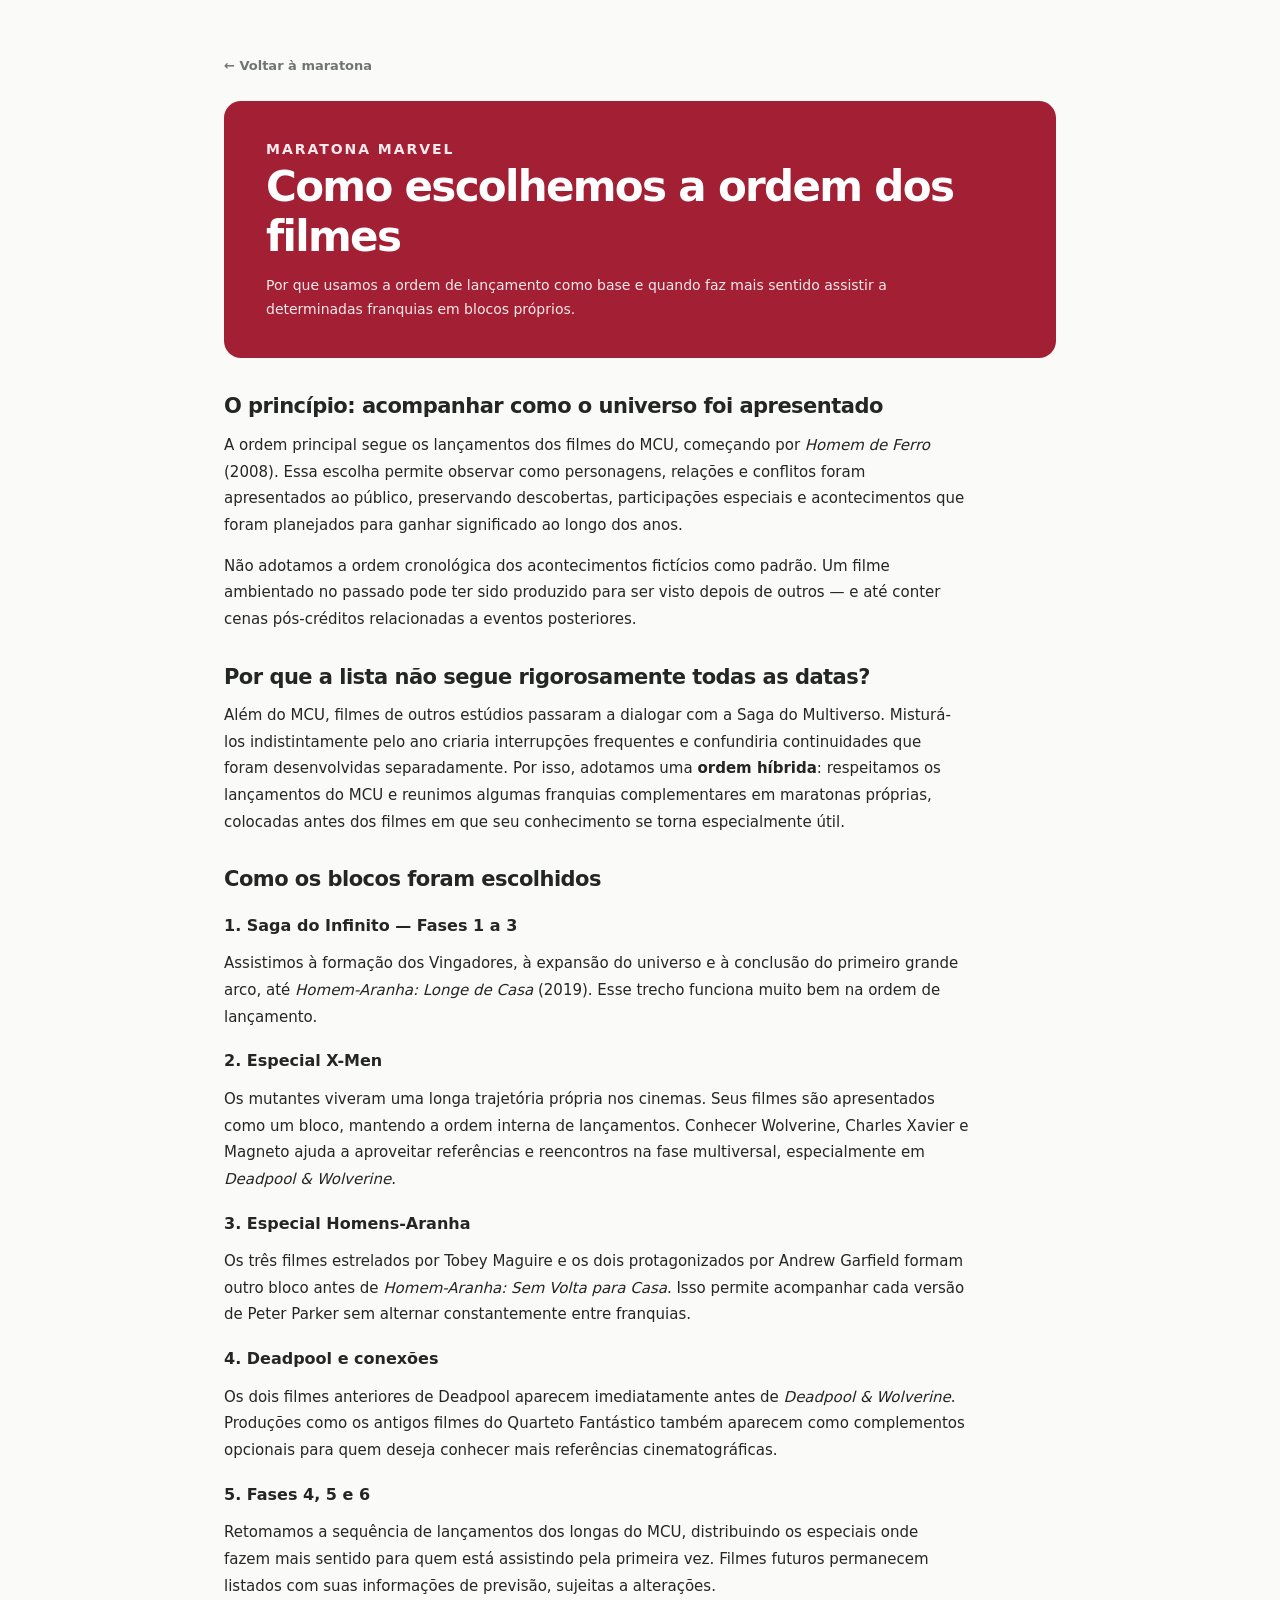
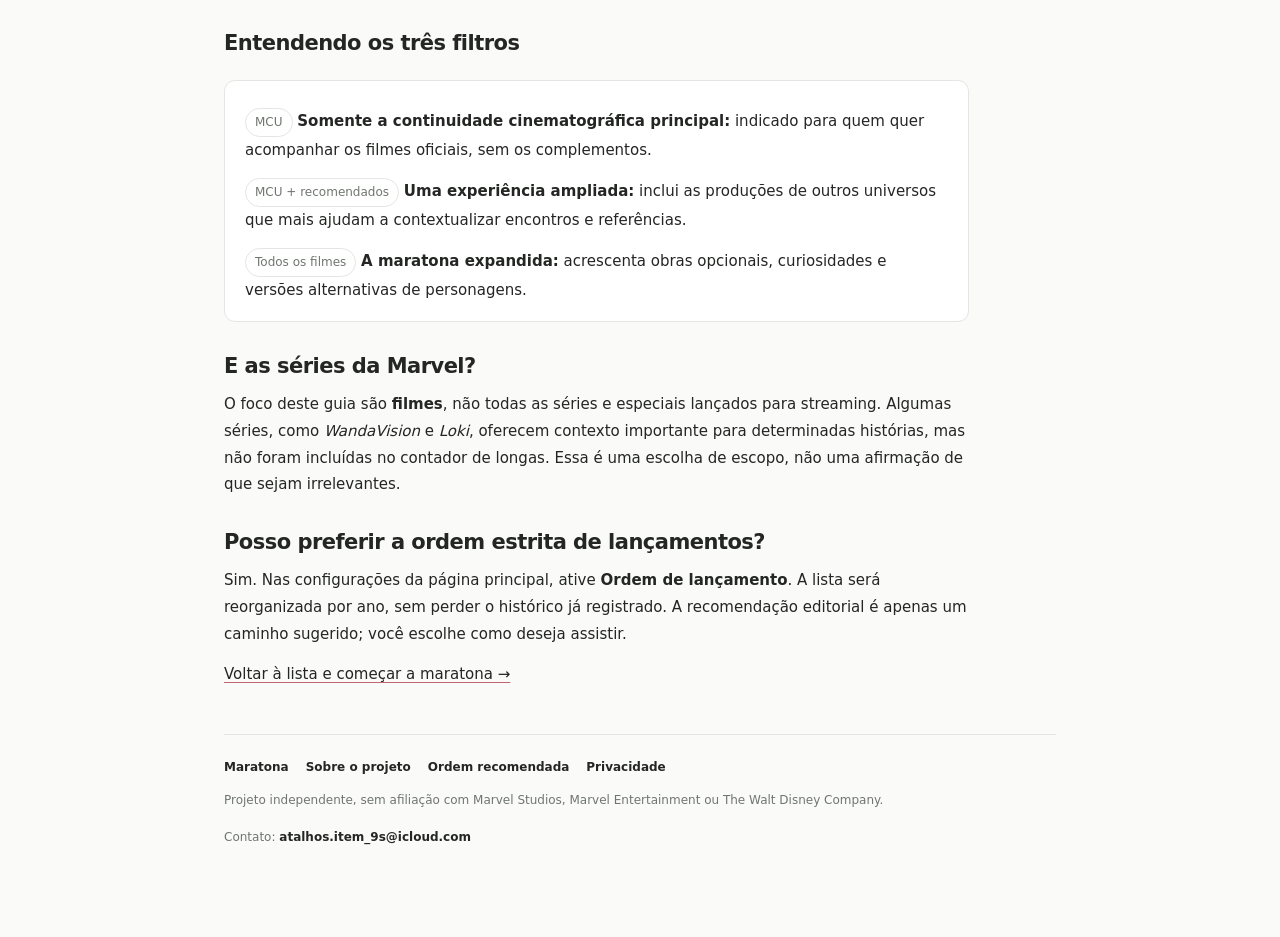
==== ordem-recomendada/index.html @ f2db4708 "Torna a metodologia mais clara nos títulos e filtros" ====
<!doctype html><html lang="pt-BR"><head><meta charset="utf-8"><meta name="viewport" content="width=device-width,initial-scale=1"><meta name="theme-color" content="#a32034"><meta name="description" content="Por que usamos a ordem de lançamento como base e quando faz mais sentido assistir a determinadas franquias em blocos próprios."><title>Ordem recomendada dos filmes Marvel — Maratona Marvel</title><style>:root{color-scheme:light;--bg:#fafaf9;--fg:#242624;--muted:#70766f;--line:#e5e6e1;--surface:#fff;--red:#a32034}*{box-sizing:border-box}html{scroll-behavior:smooth}body{margin:0;background:var(--bg);color:var(--fg);font:15px/1.78 Inter,system-ui,-apple-system,BlinkMacSystemFont,"Segoe UI",sans-serif}a{color:inherit;text-decoration:underline;text-decoration-color:#bf6675;text-underline-offset:3px}a:hover{color:var(--red)}a:focus-visible{outline:2px solid #ca6879;outline-offset:3px}.wrap{width:min(880px,100%);margin:auto;padding:52px 24px 75px}.back{display:inline-flex;align-items:center;gap:8px;text-decoration:none;color:var(--muted);font-size:13px;font-weight:650;margin-bottom:24px}.back:hover{color:var(--red)}.hero{background:var(--red);color:#fff;border-radius:17px;padding:37px 42px;margin-bottom:34px}.kicker{font-size:11px;font-weight:760;letter-spacing:.14em;text-transform:uppercase;color:#ffe0e6;margin:0 0 8px}.hero h1{font-size:clamp(30px,4vw,42px);line-height:1.19;letter-spacing:-.04em;margin:0 0 12px}.hero p{font-size:14px;line-height:1.7;max-width:650px;margin:0;color:#f8e9ec}main{max-width:745px}section{margin:30px 0}h2{font-size:21px;letter-spacing:-.025em;line-height:1.4;margin:30px 0 9px}h3{font-size:16px;margin:17px 0 5px}p{margin:10px 0 14px}li{padding-left:3px;margin:5px 0}ul,ol{padding-left:25px}.muted,small{color:var(--muted)}.panel{padding:17px 20px;border:1px solid var(--line);background:var(--surface);border-radius:11px;margin:21px 0}.panel p:last-child{margin-bottom:0}.tag{display:inline-block;padding:3px 9px;border:1px solid var(--line);border-radius:999px;font-size:12px;color:var(--muted)}footer{border-top:1px solid var(--line);padding-top:22px;margin-top:46px;font-size:12px;color:var(--muted)}footer nav{display:flex;flex-wrap:wrap;gap:10px 17px;margin-bottom:12px}footer a{text-decoration:none;color:var(--fg);font-weight:600}footer a:hover{text-decoration:underline;text-underline-offset:3px}footer .contact{margin-top:15px}@media(max-width:700px){.wrap{padding:0 16px 55px}.back{margin:17px 0}.hero{margin:0 -16px 27px;border-radius:0;padding:32px 24px 34px}.hero h1{font-size:33px}h2{font-size:20px}p,li{font-size:14px}}@media(prefers-color-scheme:dark){:root{color-scheme:dark;--bg:#141615;--fg:#e8eae6;--muted:#a0a59e;--line:#363b37;--surface:#202421;--red:#86263a}a{text-decoration-color:#e08a98}.hero{background:var(--red)}.hero p{color:#f5dcdf}}</style><script defer src="https://static.cloudflareinsights.com/beacon.min.js" data-cf-beacon='{"token":"1a49458c22b84f23902cab09c972c71c"}'></script></head><body><div class="wrap"><a class="back" href="https://michaelfdias.github.io/maratona-marvel/" aria-label="Voltar à lista de filmes">← Voltar à maratona</a><header class="hero"><p class="kicker">Maratona Marvel</p><h1>Como escolhemos a ordem dos filmes</h1><p>Por que usamos a ordem de lançamento como base e quando faz mais sentido assistir a determinadas franquias em blocos próprios.</p></header><main>
<section><h2>O princípio: acompanhar como o universo foi apresentado</h2><p>A ordem principal segue os lançamentos dos filmes do MCU, começando por <em>Homem de Ferro</em> (2008). Essa escolha permite observar como personagens, relações e conflitos foram apresentados ao público, preservando descobertas, participações especiais e acontecimentos que foram planejados para ganhar significado ao longo dos anos.</p><p>Não adotamos a ordem cronológica dos acontecimentos fictícios como padrão. Um filme ambientado no passado pode ter sido produzido para ser visto depois de outros — e até conter cenas pós-créditos relacionadas a eventos posteriores.</p></section>
<section><h2>Por que a lista não segue rigorosamente todas as datas?</h2><p>Além do MCU, filmes de outros estúdios passaram a dialogar com a Saga do Multiverso. Misturá-los indistintamente pelo ano criaria interrupções frequentes e confundiria continuidades que foram desenvolvidas separadamente. Por isso, adotamos uma <strong>ordem híbrida</strong>: respeitamos os lançamentos do MCU e reunimos algumas franquias complementares em maratonas próprias, colocadas antes dos filmes em que seu conhecimento se torna especialmente útil.</p></section>
<section><h2>Como os blocos foram escolhidos</h2>
<h3>1. Saga do Infinito — Fases 1 a 3</h3><p>Assistimos à formação dos Vingadores, à expansão do universo e à conclusão do primeiro grande arco, até <em>Homem-Aranha: Longe de Casa</em> (2019). Esse trecho funciona muito bem na ordem de lançamento.</p>
<h3>2. Especial X-Men</h3><p>Os mutantes viveram uma longa trajetória própria nos cinemas. Seus filmes são apresentados como um bloco, mantendo a ordem interna de lançamentos. Conhecer Wolverine, Charles Xavier e Magneto ajuda a aproveitar referências e reencontros na fase multiversal, especialmente em <em>Deadpool &amp; Wolverine</em>.</p>
<h3>3. Especial Homens-Aranha</h3><p>Os três filmes estrelados por Tobey Maguire e os dois protagonizados por Andrew Garfield formam outro bloco antes de <em>Homem-Aranha: Sem Volta para Casa</em>. Isso permite acompanhar cada versão de Peter Parker sem alternar constantemente entre franquias.</p>
<h3>4. Deadpool e conexões</h3><p>Os dois filmes anteriores de Deadpool aparecem imediatamente antes de <em>Deadpool &amp; Wolverine</em>. Produções como os antigos filmes do Quarteto Fantástico também aparecem como complementos opcionais para quem deseja conhecer mais referências cinematográficas.</p>
<h3>5. Fases 4, 5 e 6</h3><p>Retomamos a sequência de lançamentos dos longas do MCU, distribuindo os especiais onde fazem mais sentido para quem está assistindo pela primeira vez. Filmes futuros permanecem listados com suas informações de previsão, sujeitas a alterações.</p></section>
<section><h2>Entendendo os três filtros</h2><div class="panel"><p><span class="tag">MCU</span> <strong>Somente a continuidade cinematográfica principal:</strong> indicado para quem quer acompanhar os filmes oficiais, sem os complementos.</p><p><span class="tag">MCU + recomendados</span> <strong>Uma experiência ampliada:</strong> inclui as produções de outros universos que mais ajudam a contextualizar encontros e referências.</p><p><span class="tag">Todos os filmes</span> <strong>A maratona expandida:</strong> acrescenta obras opcionais, curiosidades e versões alternativas de personagens.</p></div></section>
<section><h2>E as séries da Marvel?</h2><p>O foco deste guia são <strong>filmes</strong>, não todas as séries e especiais lançados para streaming. Algumas séries, como <em>WandaVision</em> e <em>Loki</em>, oferecem contexto importante para determinadas histórias, mas não foram incluídas no contador de longas. Essa é uma escolha de escopo, não uma afirmação de que sejam irrelevantes.</p></section>
<section><h2>Posso preferir a ordem estrita de lançamentos?</h2><p>Sim. Nas configurações da página principal, ative <strong>Ordem de lançamento</strong>. A lista será reorganizada por ano, sem perder o histórico já registrado. A recomendação editorial é apenas um caminho sugerido; você escolhe como deseja assistir.</p><p><a href="https://michaelfdias.github.io/maratona-marvel/">Voltar à lista e começar a maratona →</a></p></section></main><footer><nav aria-label="Páginas institucionais"><a href="https://michaelfdias.github.io/maratona-marvel/">Maratona</a><a href="https://michaelfdias.github.io/maratona-marvel/sobre/">Sobre o projeto</a><a href="https://michaelfdias.github.io/maratona-marvel/ordem-recomendada/" aria-current="page">Ordem recomendada</a><a href="https://michaelfdias.github.io/maratona-marvel/privacidade/">Privacidade</a></nav><p>Projeto independente, sem afiliação com Marvel Studios, Marvel Entertainment ou The Walt Disney Company.</p><p class="contact">Contato: <a href="mailto:atalhos.item_9s@icloud.com">atalhos.item_9s@icloud.com</a></p></footer></div></body></html>
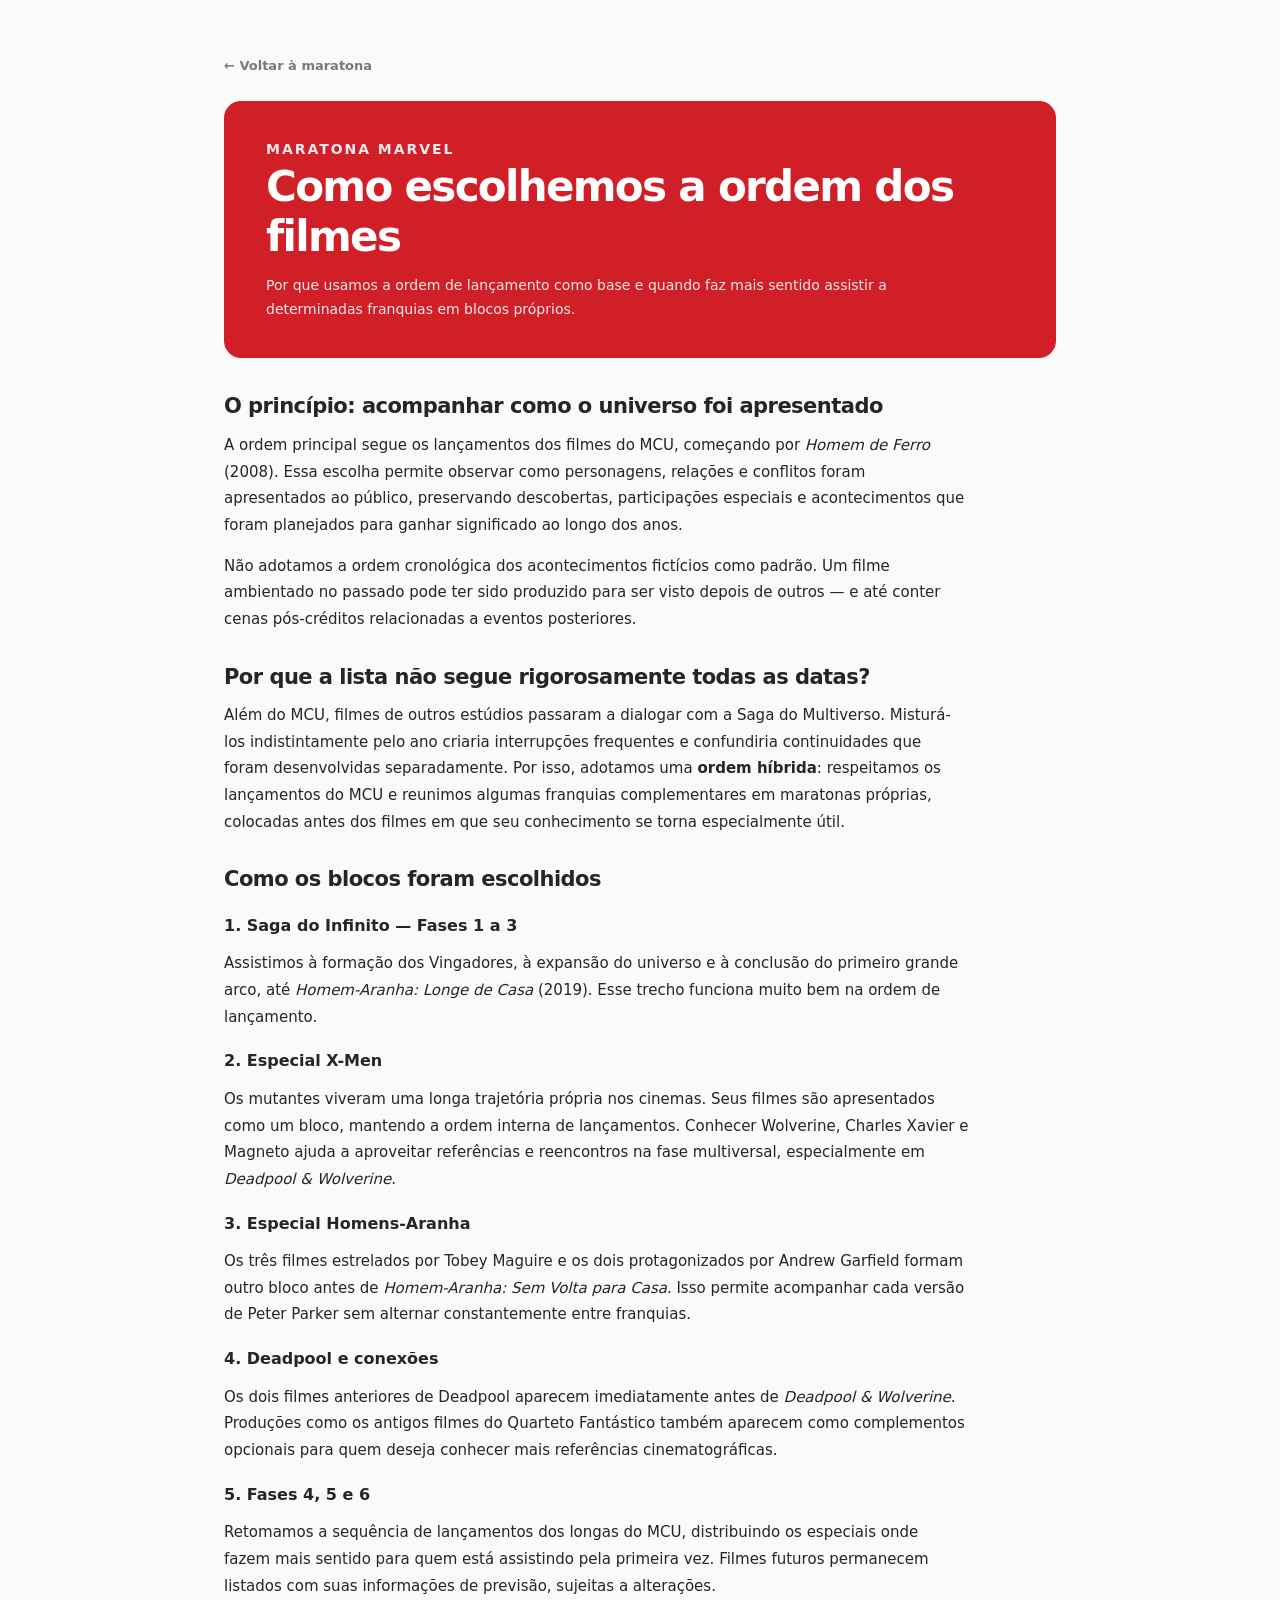
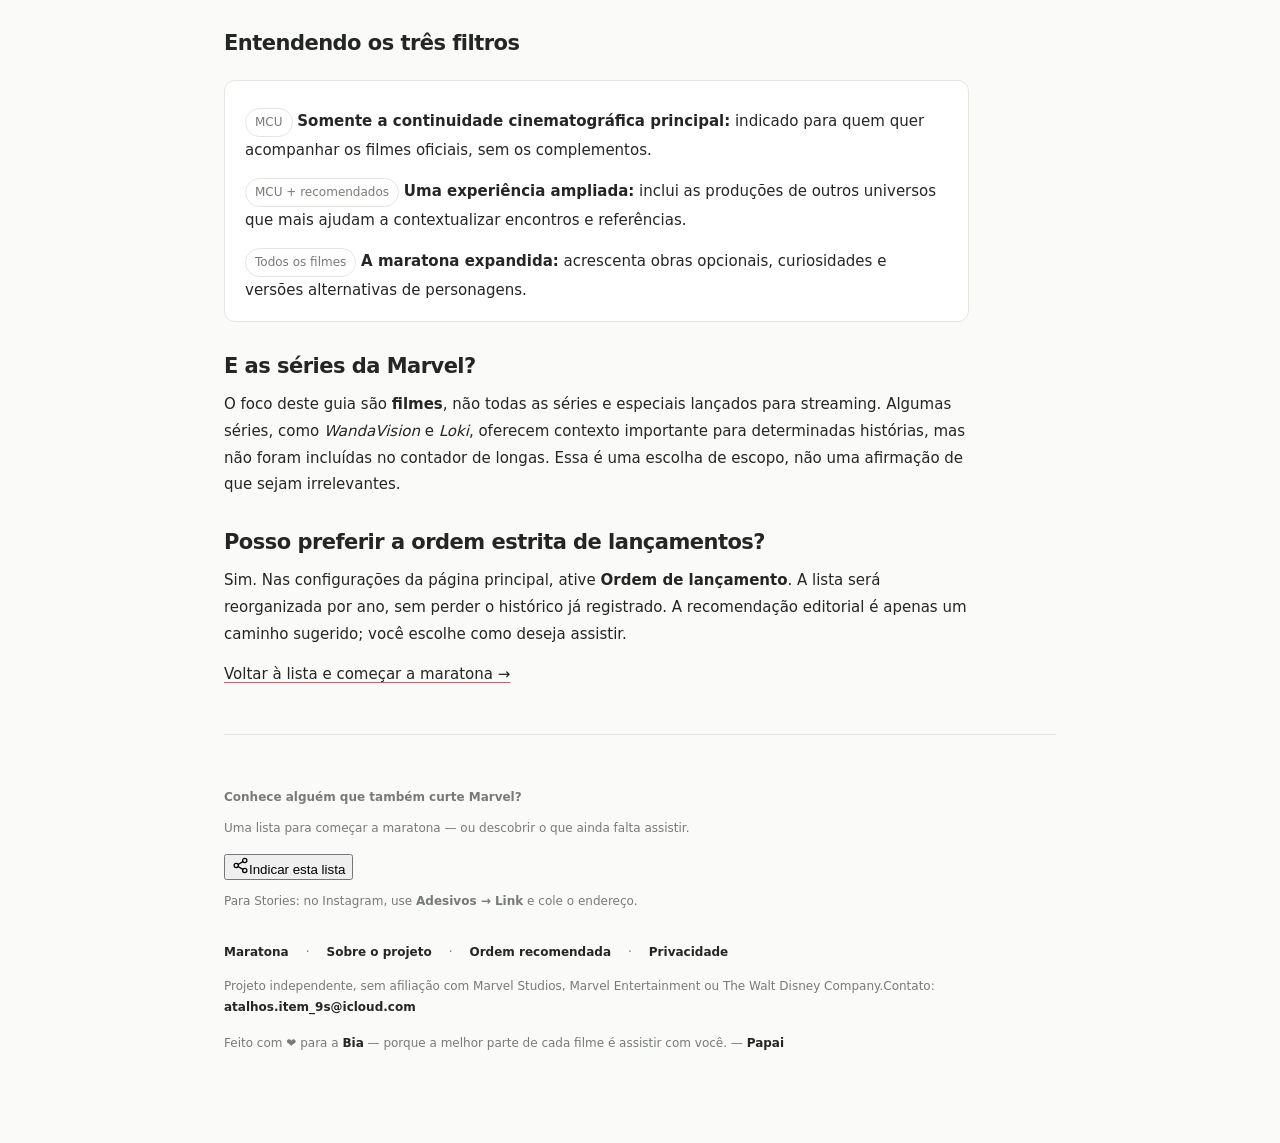
==== commit e8836f21: "Sincroniza tema e padroniza rodapé da Maratona Marvel" ====
--- a/ordem-recomendada/index.html
+++ b/ordem-recomendada/index.html
@@ -1,4 +1,4 @@
-<!doctype html><html lang="pt-BR"><head><meta charset="utf-8"><meta name="viewport" content="width=device-width,initial-scale=1"><meta name="theme-color" content="#a32034"><meta name="description" content="Por que usamos a ordem de lançamento como base e quando faz mais sentido assistir a determinadas franquias em blocos próprios."><title>Ordem recomendada dos filmes Marvel — Maratona Marvel</title><style>:root{color-scheme:light;--bg:#fafaf9;--fg:#242624;--muted:#70766f;--line:#e5e6e1;--surface:#fff;--red:#a32034}*{box-sizing:border-box}html{scroll-behavior:smooth}body{margin:0;background:var(--bg);color:var(--fg);font:15px/1.78 Inter,system-ui,-apple-system,BlinkMacSystemFont,"Segoe UI",sans-serif}a{color:inherit;text-decoration:underline;text-decoration-color:#bf6675;text-underline-offset:3px}a:hover{color:var(--red)}a:focus-visible{outline:2px solid #ca6879;outline-offset:3px}.wrap{width:min(880px,100%);margin:auto;padding:52px 24px 75px}.back{display:inline-flex;align-items:center;gap:8px;text-decoration:none;color:var(--muted);font-size:13px;font-weight:650;margin-bottom:24px}.back:hover{color:var(--red)}.hero{background:var(--red);color:#fff;border-radius:17px;padding:37px 42px;margin-bottom:34px}.kicker{font-size:11px;font-weight:760;letter-spacing:.14em;text-transform:uppercase;color:#ffe0e6;margin:0 0 8px}.hero h1{font-size:clamp(30px,4vw,42px);line-height:1.19;letter-spacing:-.04em;margin:0 0 12px}.hero p{font-size:14px;line-height:1.7;max-width:650px;margin:0;color:#f8e9ec}main{max-width:745px}section{margin:30px 0}h2{font-size:21px;letter-spacing:-.025em;line-height:1.4;margin:30px 0 9px}h3{font-size:16px;margin:17px 0 5px}p{margin:10px 0 14px}li{padding-left:3px;margin:5px 0}ul,ol{padding-left:25px}.muted,small{color:var(--muted)}.panel{padding:17px 20px;border:1px solid var(--line);background:var(--surface);border-radius:11px;margin:21px 0}.panel p:last-child{margin-bottom:0}.tag{display:inline-block;padding:3px 9px;border:1px solid var(--line);border-radius:999px;font-size:12px;color:var(--muted)}footer{border-top:1px solid var(--line);padding-top:22px;margin-top:46px;font-size:12px;color:var(--muted)}footer nav{display:flex;flex-wrap:wrap;gap:10px 17px;margin-bottom:12px}footer a{text-decoration:none;color:var(--fg);font-weight:600}footer a:hover{text-decoration:underline;text-underline-offset:3px}footer .contact{margin-top:15px}@media(max-width:700px){.wrap{padding:0 16px 55px}.back{margin:17px 0}.hero{margin:0 -16px 27px;border-radius:0;padding:32px 24px 34px}.hero h1{font-size:33px}h2{font-size:20px}p,li{font-size:14px}}@media(prefers-color-scheme:dark){:root{color-scheme:dark;--bg:#141615;--fg:#e8eae6;--muted:#a0a59e;--line:#363b37;--surface:#202421;--red:#86263a}a{text-decoration-color:#e08a98}.hero{background:var(--red)}.hero p{color:#f5dcdf}}</style><script defer src="https://static.cloudflareinsights.com/beacon.min.js" data-cf-beacon='{"token":"1a49458c22b84f23902cab09c972c71c"}'></script></head><body><div class="wrap"><a class="back" href="https://michaelfdias.github.io/maratona-marvel/" aria-label="Voltar à lista de filmes">← Voltar à maratona</a><header class="hero"><p class="kicker">Maratona Marvel</p><h1>Como escolhemos a ordem dos filmes</h1><p>Por que usamos a ordem de lançamento como base e quando faz mais sentido assistir a determinadas franquias em blocos próprios.</p></header><main>
+<!doctype html><html lang="pt-BR"><head><meta charset="utf-8"><meta name="viewport" content="width=device-width,initial-scale=1"><meta name="theme-color" content="#fafaf9"><script>try{const saved=JSON.parse(localStorage.getItem('marvel-display-v1')||'{}');const dark=saved.dark===true;document.documentElement.dataset.theme=dark?'dark':'light';document.querySelector('meta[name="theme-color"]').content=dark?'#141615':'#fafaf9'}catch(error){document.documentElement.dataset.theme='light';document.querySelector('meta[name="theme-color"]').content='#fafaf9'}</script><meta name="description" content="Por que usamos a ordem de lançamento como base e quando faz mais sentido assistir a determinadas franquias em blocos próprios."><title>Ordem recomendada dos filmes Marvel — Maratona Marvel</title><style>:root{color-scheme:light;--bg:#fafaf9;--fg:#242624;--muted:#777b75;--line:#e5e6e1;--surface:#fff;--red:#D11F28;--brand:#a32034}*{box-sizing:border-box}html{scroll-behavior:smooth}body{margin:0;background:var(--bg);color:var(--fg);font:15px/1.78 Inter,system-ui,-apple-system,BlinkMacSystemFont,"Segoe UI",sans-serif}a{color:inherit;text-decoration:underline;text-decoration-color:#bf6675;text-underline-offset:3px}a:hover{color:var(--red)}a:focus-visible{outline:2px solid #ca6879;outline-offset:3px}.wrap{width:min(880px,100%);margin:auto;padding:52px 24px 75px}.back{display:inline-flex;align-items:center;gap:8px;text-decoration:none;color:var(--muted);font-size:13px;font-weight:650;margin-bottom:24px}.back:hover{color:var(--red)}.hero{background:var(--red);color:#fff;border-radius:17px;padding:37px 42px;margin-bottom:34px}.kicker{font-size:11px;font-weight:760;letter-spacing:.14em;text-transform:uppercase;color:#ffe0e6;margin:0 0 8px}.hero h1{font-size:clamp(30px,4vw,42px);line-height:1.19;letter-spacing:-.04em;margin:0 0 12px}.hero p{font-size:14px;line-height:1.7;max-width:650px;margin:0;color:#f8e9ec}main{max-width:745px}section{margin:30px 0}h2{font-size:21px;letter-spacing:-.025em;line-height:1.4;margin:30px 0 9px}h3{font-size:16px;margin:17px 0 5px}p{margin:10px 0 14px}li{padding-left:3px;margin:5px 0}ul,ol{padding-left:25px}.muted,small{color:var(--muted)}.panel{padding:17px 20px;border:1px solid var(--line);background:var(--surface);border-radius:11px;margin:21px 0}.panel p:last-child{margin-bottom:0}.tag{display:inline-block;padding:3px 9px;border:1px solid var(--line);border-radius:999px;font-size:12px;color:var(--muted)}footer{border-top:1px solid var(--line);padding-top:22px;margin-top:46px;font-size:12px;color:var(--muted)}footer nav{display:flex;flex-wrap:wrap;gap:10px 17px;margin-bottom:12px}footer a{text-decoration:none;color:var(--fg);font-weight:600}footer a:hover{text-decoration:underline;text-underline-offset:3px}footer .contact{margin-top:15px}@media(max-width:700px){.wrap{padding:0 16px 55px}.back{margin:17px 0}.hero{margin:0 -16px 27px;border-radius:0;padding:32px 24px 34px}.hero h1{font-size:33px}h2{font-size:20px}p,li{font-size:14px}}html[data-theme=dark]{color-scheme:dark;--bg:#141615;--fg:#e8eae6;--muted:#a0a59e;--line:#363b37;--surface:#202421;--red:#86263a;--brand:#bb334b}html[data-theme=dark] a{text-decoration-color:#e08a98}html[data-theme=dark] .hero p{color:#f5dcdf}</style><link rel="stylesheet" href="/maratona-marvel/shared-footer.css"><script defer src="https://static.cloudflareinsights.com/beacon.min.js" data-cf-beacon='{"token":"1a49458c22b84f23902cab09c972c71c"}'></script></head><body><div class="wrap"><a class="back" href="https://michaelfdias.github.io/maratona-marvel/" aria-label="Voltar à lista de filmes">← Voltar à maratona</a><header class="hero"><p class="kicker">Maratona Marvel</p><h1>Como escolhemos a ordem dos filmes</h1><p>Por que usamos a ordem de lançamento como base e quando faz mais sentido assistir a determinadas franquias em blocos próprios.</p></header><main>
 <section><h2>O princípio: acompanhar como o universo foi apresentado</h2><p>A ordem principal segue os lançamentos dos filmes do MCU, começando por <em>Homem de Ferro</em> (2008). Essa escolha permite observar como personagens, relações e conflitos foram apresentados ao público, preservando descobertas, participações especiais e acontecimentos que foram planejados para ganhar significado ao longo dos anos.</p><p>Não adotamos a ordem cronológica dos acontecimentos fictícios como padrão. Um filme ambientado no passado pode ter sido produzido para ser visto depois de outros — e até conter cenas pós-créditos relacionadas a eventos posteriores.</p></section>
 <section><h2>Por que a lista não segue rigorosamente todas as datas?</h2><p>Além do MCU, filmes de outros estúdios passaram a dialogar com a Saga do Multiverso. Misturá-los indistintamente pelo ano criaria interrupções frequentes e confundiria continuidades que foram desenvolvidas separadamente. Por isso, adotamos uma <strong>ordem híbrida</strong>: respeitamos os lançamentos do MCU e reunimos algumas franquias complementares em maratonas próprias, colocadas antes dos filmes em que seu conhecimento se torna especialmente útil.</p></section>
 <section><h2>Como os blocos foram escolhidos</h2>
@@ -9,4 +9,4 @@
 <h3>5. Fases 4, 5 e 6</h3><p>Retomamos a sequência de lançamentos dos longas do MCU, distribuindo os especiais onde fazem mais sentido para quem está assistindo pela primeira vez. Filmes futuros permanecem listados com suas informações de previsão, sujeitas a alterações.</p></section>
 <section><h2>Entendendo os três filtros</h2><div class="panel"><p><span class="tag">MCU</span> <strong>Somente a continuidade cinematográfica principal:</strong> indicado para quem quer acompanhar os filmes oficiais, sem os complementos.</p><p><span class="tag">MCU + recomendados</span> <strong>Uma experiência ampliada:</strong> inclui as produções de outros universos que mais ajudam a contextualizar encontros e referências.</p><p><span class="tag">Todos os filmes</span> <strong>A maratona expandida:</strong> acrescenta obras opcionais, curiosidades e versões alternativas de personagens.</p></div></section>
 <section><h2>E as séries da Marvel?</h2><p>O foco deste guia são <strong>filmes</strong>, não todas as séries e especiais lançados para streaming. Algumas séries, como <em>WandaVision</em> e <em>Loki</em>, oferecem contexto importante para determinadas histórias, mas não foram incluídas no contador de longas. Essa é uma escolha de escopo, não uma afirmação de que sejam irrelevantes.</p></section>
-<section><h2>Posso preferir a ordem estrita de lançamentos?</h2><p>Sim. Nas configurações da página principal, ative <strong>Ordem de lançamento</strong>. A lista será reorganizada por ano, sem perder o histórico já registrado. A recomendação editorial é apenas um caminho sugerido; você escolhe como deseja assistir.</p><p><a href="https://michaelfdias.github.io/maratona-marvel/">Voltar à lista e começar a maratona →</a></p></section></main><footer><nav aria-label="Páginas institucionais"><a href="https://michaelfdias.github.io/maratona-marvel/">Maratona</a><a href="https://michaelfdias.github.io/maratona-marvel/sobre/">Sobre o projeto</a><a href="https://michaelfdias.github.io/maratona-marvel/ordem-recomendada/" aria-current="page">Ordem recomendada</a><a href="https://michaelfdias.github.io/maratona-marvel/privacidade/">Privacidade</a></nav><p>Projeto independente, sem afiliação com Marvel Studios, Marvel Entertainment ou The Walt Disney Company.</p><p class="contact">Contato: <a href="mailto:atalhos.item_9s@icloud.com">atalhos.item_9s@icloud.com</a></p></footer></div></body></html>+<section><h2>Posso preferir a ordem estrita de lançamentos?</h2><p>Sim. Nas configurações da página principal, ative <strong>Ordem de lançamento</strong>. A lista será reorganizada por ano, sem perder o histórico já registrado. A recomendação editorial é apenas um caminho sugerido; você escolhe como deseja assistir.</p><p><a href="https://michaelfdias.github.io/maratona-marvel/">Voltar à lista e começar a maratona →</a></p></section></main><footer class="footer"><section class="footer-share" aria-label="Indicar a lista de filmes"><strong>Conhece alguém que também curte Marvel?</strong><p>Uma lista para começar a maratona — ou descobrir o que ainda falta assistir.</p><button type="button" class="footer-share-trigger" id="share-toggle" aria-label="Indicar esta lista usando o compartilhamento do dispositivo"><svg width="17" height="17" viewBox="0 0 24 24" fill="none" stroke="currentColor" stroke-width="1.8" stroke-linecap="round" stroke-linejoin="round" aria-hidden="true" focusable="false"><circle cx="18" cy="5" r="3"/><circle cx="6" cy="12" r="3"/><circle cx="18" cy="19" r="3"/><path d="m8.7 13.5 6.6 4m0-11-6.6 4"/></svg><span>Indicar esta lista</span></button><p class="footer-share-tip">Para Stories: no Instagram, use <strong>Adesivos → Link</strong> e cole o endereço.</p><p class="footer-share-status" id="share-status" role="status" aria-live="polite"></p></section><nav class="footer-pages" aria-label="Informações do projeto"><a href="/maratona-marvel/">Maratona</a><span class="footer-separator" aria-hidden="true">·</span><a href="/maratona-marvel/sobre/">Sobre o projeto</a><span class="footer-separator" aria-hidden="true">·</span><a href="/maratona-marvel/ordem-recomendada/" aria-current="page">Ordem recomendada</a><span class="footer-separator" aria-hidden="true">·</span><a href="/maratona-marvel/privacidade/">Privacidade</a></nav><p class="footer-legal">Projeto independente, sem afiliação com Marvel Studios, Marvel Entertainment ou The Walt Disney Company.<span class="footer-contact">Contato: <a href="mailto:atalhos.item_9s@icloud.com">atalhos.item_9s@icloud.com</a></span></p><p class="dedication">Feito com <span class="heart" aria-label="amor">❤️</span> para a <a href="https://www.instagram.com/wanabbia/" target="_blank" rel="noopener noreferrer" aria-label="Instagram da Bia (@wanabbia)">Bia</a> — porque a melhor parte de cada filme é assistir com você. <span class="signature">— <a href="https://www.instagram.com/michael.felix.dias/" target="_blank" rel="noopener noreferrer" aria-label="Instagram do Papai (@michael.felix.dias)">Papai</a></span></p></footer></div><script defer src="/maratona-marvel/share.js"></script></body></html>
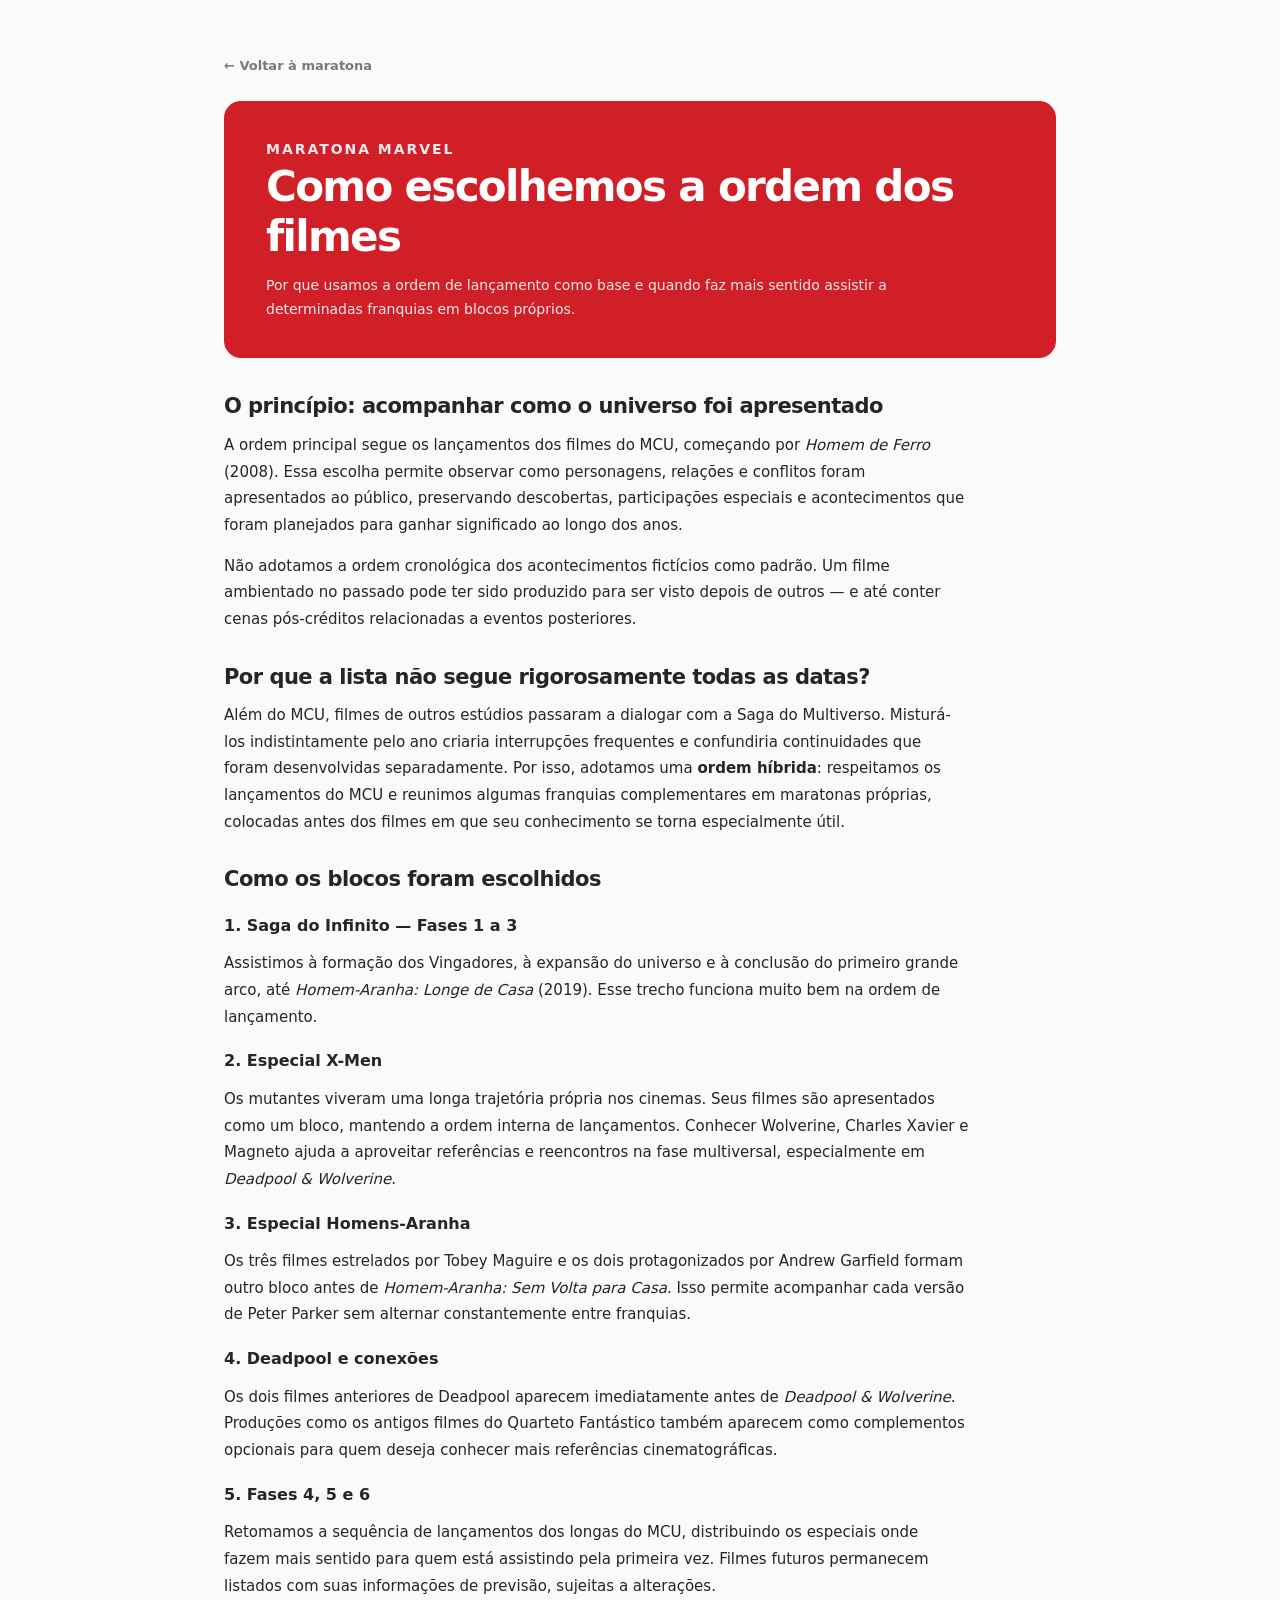
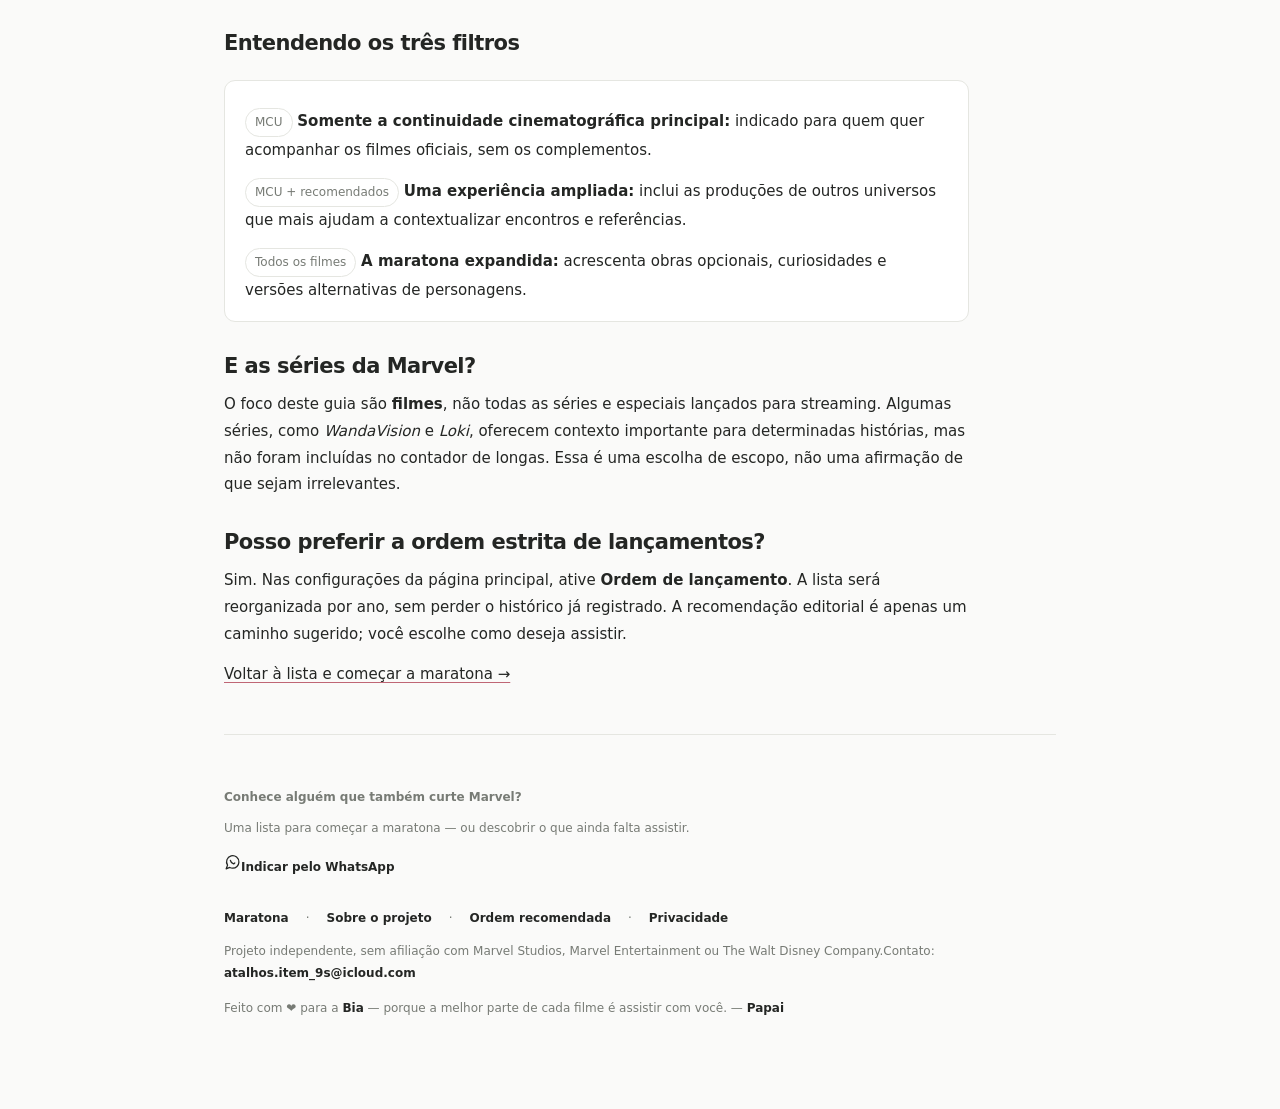
==== commit 85910f1d: "Simplifica indicação para WhatsApp direto e remove compartilhamento de Stories" ====
--- a/ordem-recomendada/index.html
+++ b/ordem-recomendada/index.html
@@ -9,4 +9,4 @@
 <h3>5. Fases 4, 5 e 6</h3><p>Retomamos a sequência de lançamentos dos longas do MCU, distribuindo os especiais onde fazem mais sentido para quem está assistindo pela primeira vez. Filmes futuros permanecem listados com suas informações de previsão, sujeitas a alterações.</p></section>
 <section><h2>Entendendo os três filtros</h2><div class="panel"><p><span class="tag">MCU</span> <strong>Somente a continuidade cinematográfica principal:</strong> indicado para quem quer acompanhar os filmes oficiais, sem os complementos.</p><p><span class="tag">MCU + recomendados</span> <strong>Uma experiência ampliada:</strong> inclui as produções de outros universos que mais ajudam a contextualizar encontros e referências.</p><p><span class="tag">Todos os filmes</span> <strong>A maratona expandida:</strong> acrescenta obras opcionais, curiosidades e versões alternativas de personagens.</p></div></section>
 <section><h2>E as séries da Marvel?</h2><p>O foco deste guia são <strong>filmes</strong>, não todas as séries e especiais lançados para streaming. Algumas séries, como <em>WandaVision</em> e <em>Loki</em>, oferecem contexto importante para determinadas histórias, mas não foram incluídas no contador de longas. Essa é uma escolha de escopo, não uma afirmação de que sejam irrelevantes.</p></section>
-<section><h2>Posso preferir a ordem estrita de lançamentos?</h2><p>Sim. Nas configurações da página principal, ative <strong>Ordem de lançamento</strong>. A lista será reorganizada por ano, sem perder o histórico já registrado. A recomendação editorial é apenas um caminho sugerido; você escolhe como deseja assistir.</p><p><a href="https://michaelfdias.github.io/maratona-marvel/">Voltar à lista e começar a maratona →</a></p></section></main><footer class="footer"><section class="footer-share" aria-label="Indicar a lista de filmes"><strong>Conhece alguém que também curte Marvel?</strong><p>Uma lista para começar a maratona — ou descobrir o que ainda falta assistir.</p><button type="button" class="footer-share-trigger" id="share-toggle" aria-label="Indicar esta lista usando o compartilhamento do dispositivo"><svg width="17" height="17" viewBox="0 0 24 24" fill="none" stroke="currentColor" stroke-width="1.8" stroke-linecap="round" stroke-linejoin="round" aria-hidden="true" focusable="false"><circle cx="18" cy="5" r="3"/><circle cx="6" cy="12" r="3"/><circle cx="18" cy="19" r="3"/><path d="m8.7 13.5 6.6 4m0-11-6.6 4"/></svg><span>Indicar esta lista</span></button><p class="footer-share-tip">Para Stories: no Instagram, use <strong>Adesivos → Link</strong> e cole o endereço.</p><p class="footer-share-status" id="share-status" role="status" aria-live="polite"></p></section><nav class="footer-pages" aria-label="Informações do projeto"><a href="/maratona-marvel/">Maratona</a><span class="footer-separator" aria-hidden="true">·</span><a href="/maratona-marvel/sobre/">Sobre o projeto</a><span class="footer-separator" aria-hidden="true">·</span><a href="/maratona-marvel/ordem-recomendada/" aria-current="page">Ordem recomendada</a><span class="footer-separator" aria-hidden="true">·</span><a href="/maratona-marvel/privacidade/">Privacidade</a></nav><p class="footer-legal">Projeto independente, sem afiliação com Marvel Studios, Marvel Entertainment ou The Walt Disney Company.<span class="footer-contact">Contato: <a href="mailto:atalhos.item_9s@icloud.com">atalhos.item_9s@icloud.com</a></span></p><p class="dedication">Feito com <span class="heart" aria-label="amor">❤️</span> para a <a href="https://www.instagram.com/wanabbia/" target="_blank" rel="noopener noreferrer" aria-label="Instagram da Bia (@wanabbia)">Bia</a> — porque a melhor parte de cada filme é assistir com você. <span class="signature">— <a href="https://www.instagram.com/michael.felix.dias/" target="_blank" rel="noopener noreferrer" aria-label="Instagram do Papai (@michael.felix.dias)">Papai</a></span></p></footer></div><script defer src="/maratona-marvel/share.js"></script></body></html>+<section><h2>Posso preferir a ordem estrita de lançamentos?</h2><p>Sim. Nas configurações da página principal, ative <strong>Ordem de lançamento</strong>. A lista será reorganizada por ano, sem perder o histórico já registrado. A recomendação editorial é apenas um caminho sugerido; você escolhe como deseja assistir.</p><p><a href="https://michaelfdias.github.io/maratona-marvel/">Voltar à lista e começar a maratona →</a></p></section></main><footer class="footer"><section class="footer-share" aria-label="Indicar a lista de filmes"><strong>Conhece alguém que também curte Marvel?</strong><p>Uma lista para começar a maratona — ou descobrir o que ainda falta assistir.</p><a class="footer-share-trigger" href="https://wa.me/?text=%F0%9F%8D%BF%20J%C3%A1%20viu%20todos%20os%20filmes%20da%20Marvel%3F%20Ou%20quer%20come%C3%A7ar%20uma%20maratona%20e%20n%C3%A3o%20sabe%20por%20onde%3F%20%F0%9F%91%80%0A%0AEncontrei%20uma%20lista%20interativa%20com%2070%20filmes%2C%20incluindo%20MCU%2C%20X-Men%2C%20Homem-Aranha%20e%20Deadpool%2C%20em%20uma%20ordem%20recomendada.%0A%0A%F0%9F%8E%AC%20Voc%C3%AA%20marca%20os%20que%20j%C3%A1%20assistiu%2C%20avalia%20seus%20favoritos%20e%20acompanha%20o%20que%20falta.%20%C3%89%20um%20guia%20de%20organiza%C3%A7%C3%A3o%2C%20n%C3%A3o%20um%20servi%C3%A7o%20de%20streaming.%0A%0A%F0%9F%91%89%20https%3A%2F%2Fmichaelfdias.github.io%2Fmaratona-marvel%2F" target="_blank" rel="noopener noreferrer" aria-label="Indicar a lista da Maratona Marvel pelo WhatsApp"><svg width="17" height="17" viewBox="0 0 24 24" fill="none" stroke="currentColor" stroke-width="1.8" stroke-linecap="round" stroke-linejoin="round" aria-hidden="true" focusable="false"><path d="M21 11.5a8.7 8.7 0 0 1-8.8 8.5 9 9 0 0 1-4.1-1L3 21l2-5.2a8.7 8.7 0 1 1 16-4.3Z"/><path d="M9 9c.4 2.2 2.1 4.1 4.6 5l1.6-1.3"/></svg><span>Indicar pelo WhatsApp</span></a></section><nav class="footer-pages" aria-label="Informações do projeto"><a href="/maratona-marvel/">Maratona</a><span class="footer-separator" aria-hidden="true">·</span><a href="/maratona-marvel/sobre/">Sobre o projeto</a><span class="footer-separator" aria-hidden="true">·</span><a href="/maratona-marvel/ordem-recomendada/" aria-current="page">Ordem recomendada</a><span class="footer-separator" aria-hidden="true">·</span><a href="/maratona-marvel/privacidade/">Privacidade</a></nav><p class="footer-legal">Projeto independente, sem afiliação com Marvel Studios, Marvel Entertainment ou The Walt Disney Company.<span class="footer-contact">Contato: <a href="mailto:atalhos.item_9s@icloud.com">atalhos.item_9s@icloud.com</a></span></p><p class="dedication">Feito com <span class="heart" aria-label="amor">❤️</span> para a <a href="https://www.instagram.com/wanabbia/" target="_blank" rel="noopener noreferrer" aria-label="Instagram da Bia (@wanabbia)">Bia</a> — porque a melhor parte de cada filme é assistir com você. <span class="signature">— <a href="https://www.instagram.com/michael.felix.dias/" target="_blank" rel="noopener noreferrer" aria-label="Instagram do Papai (@michael.felix.dias)">Papai</a></span></p></footer></div></body></html>
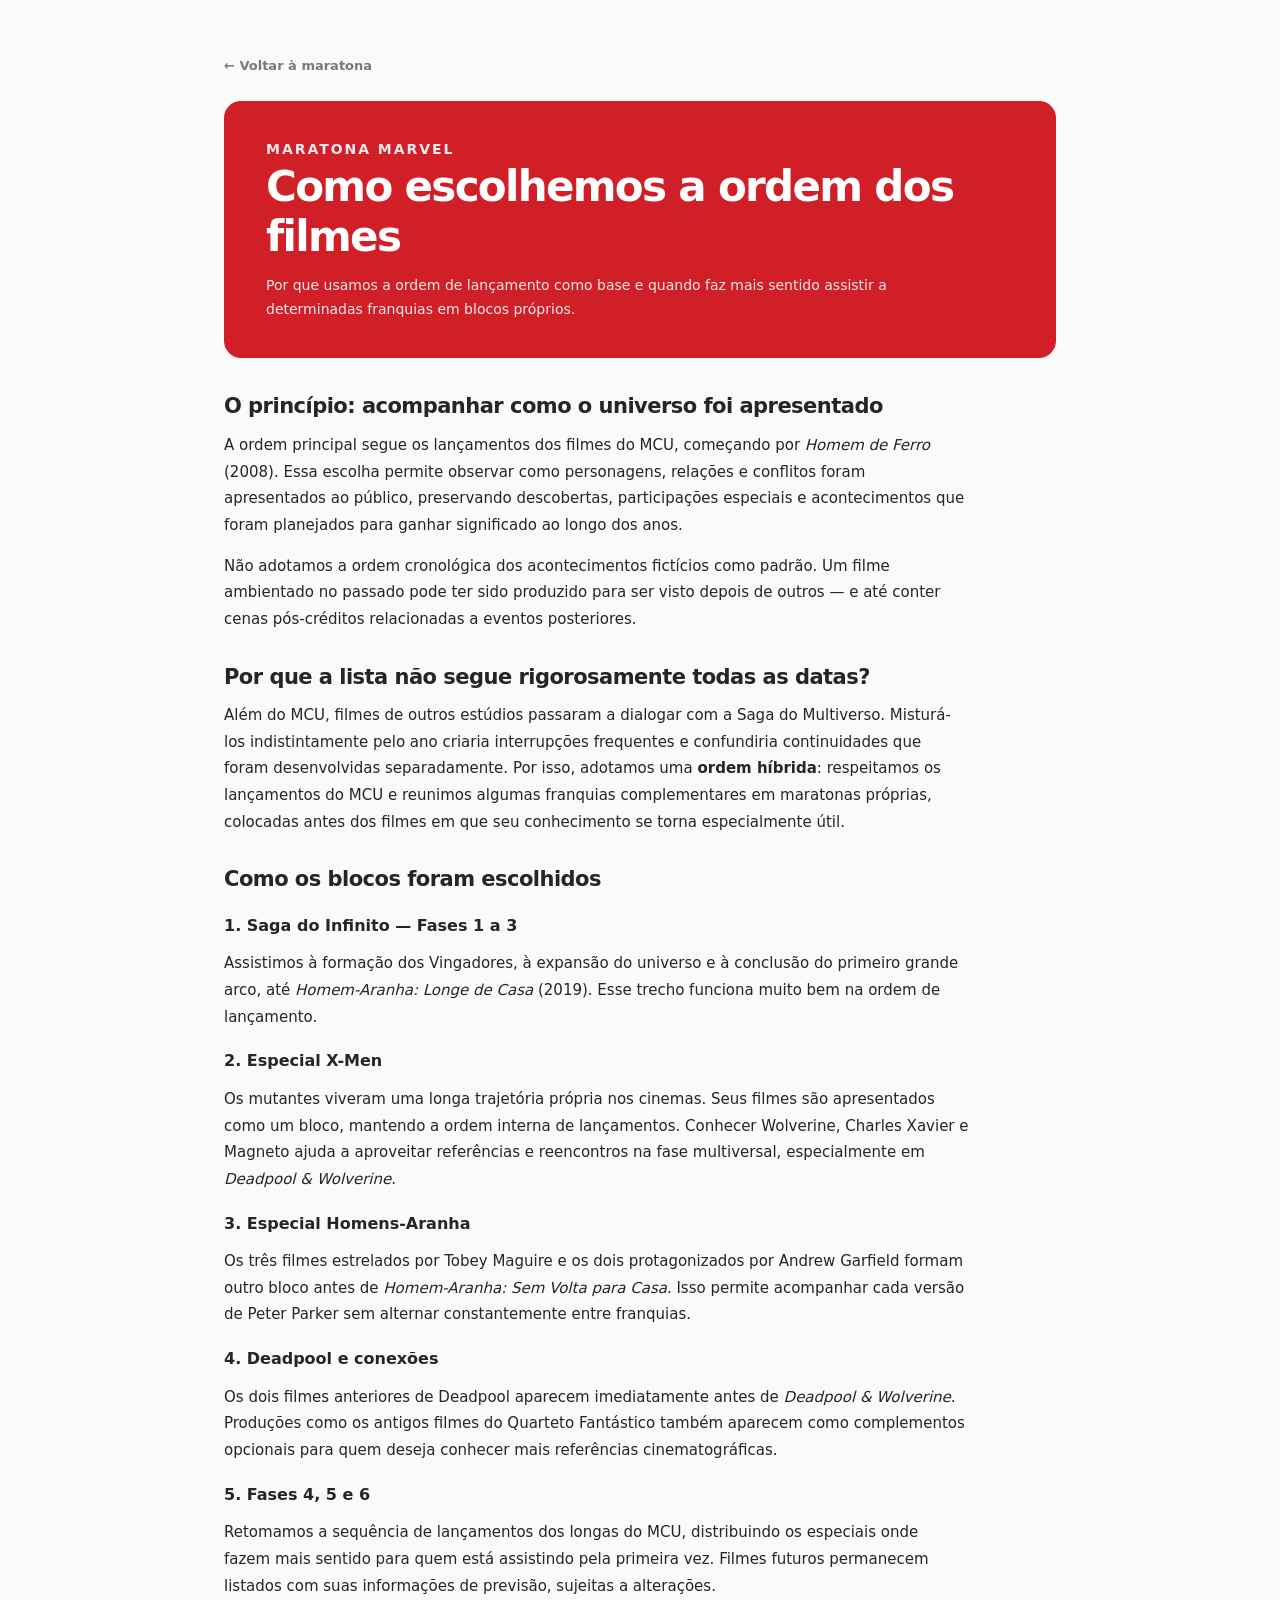
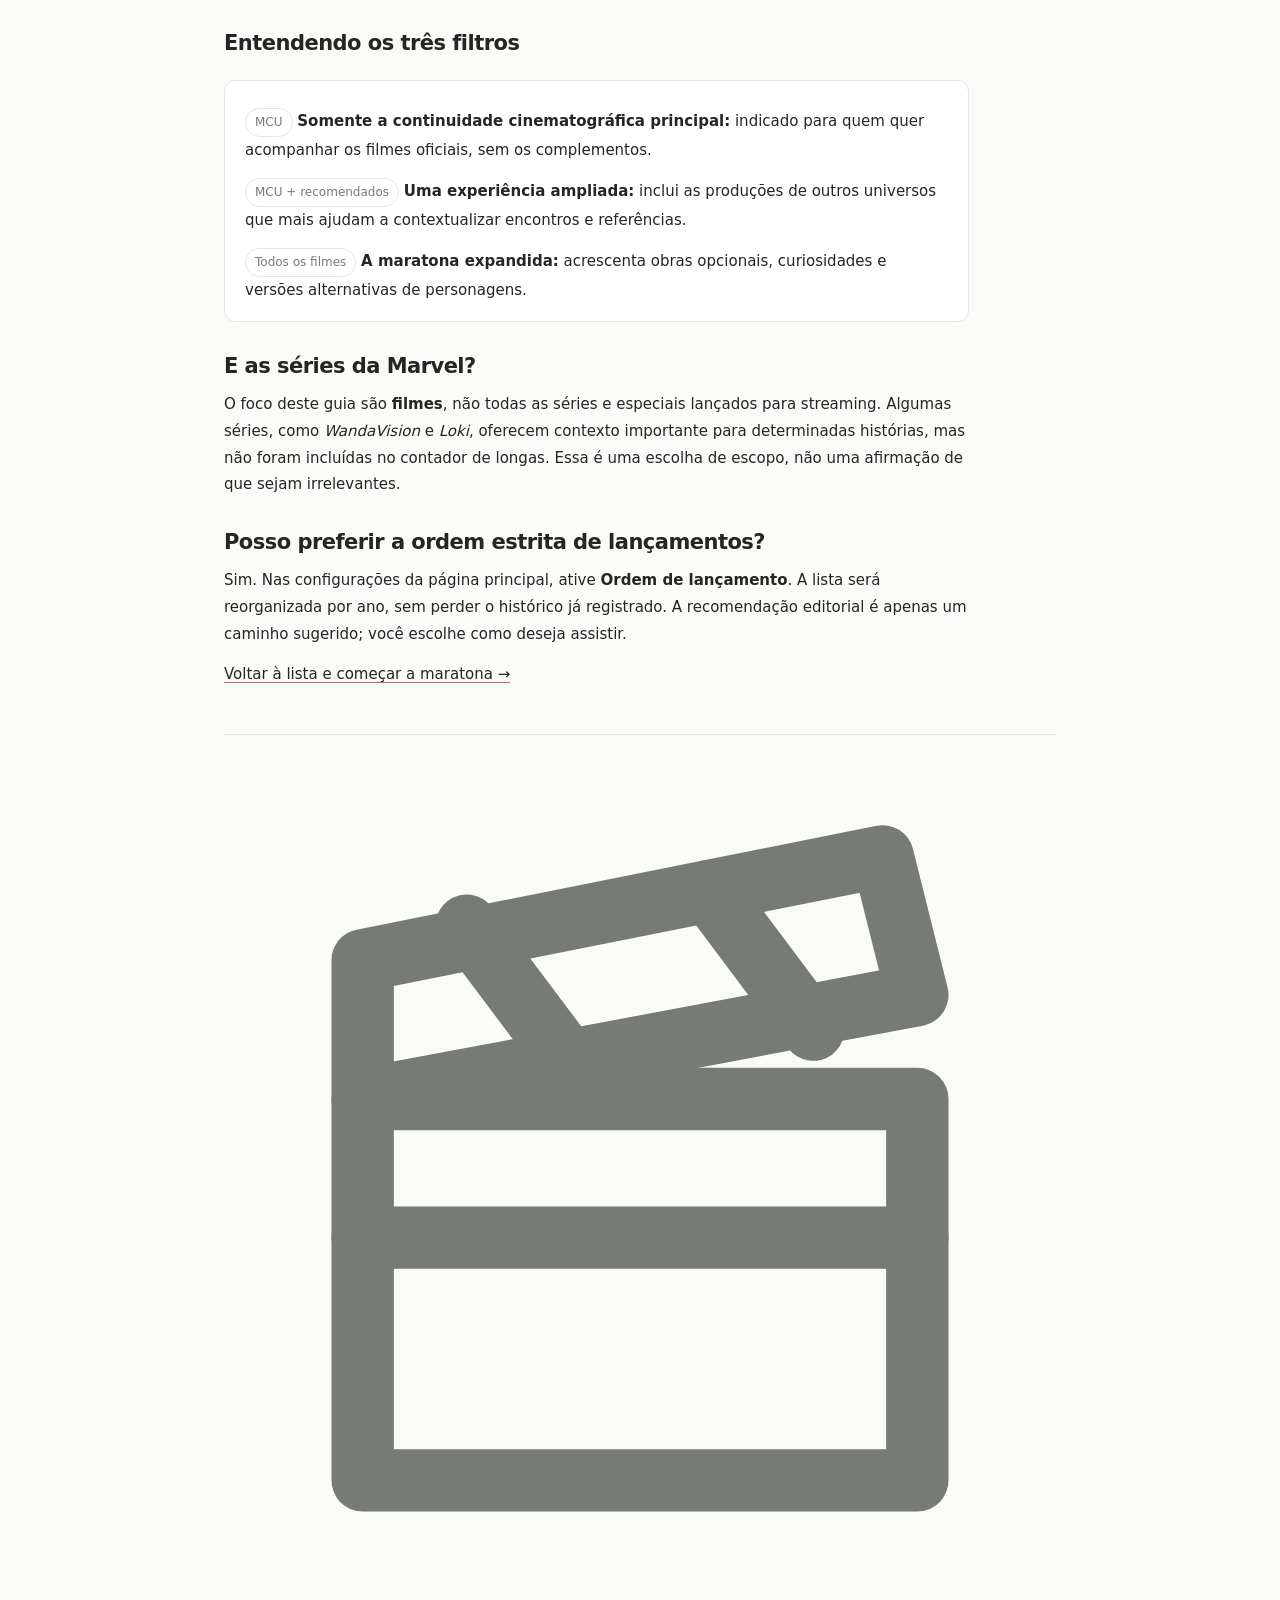
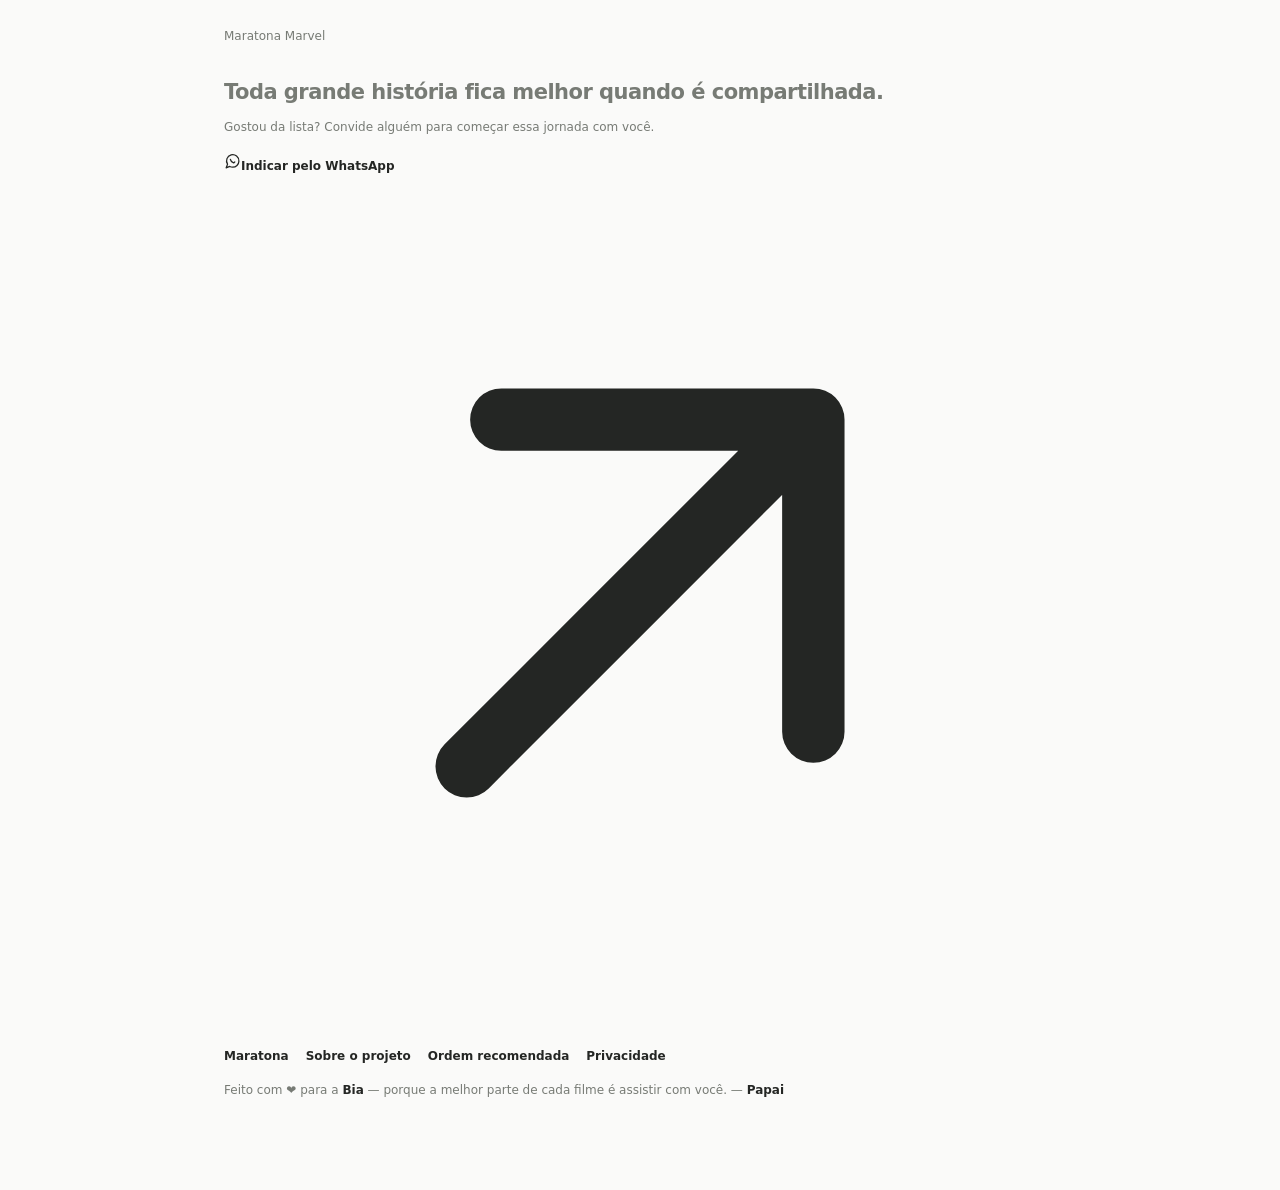
==== commit 3be7fa74: "Aplica rodapé de créditos finais com fundo suave e dedicatória preservada" ====
--- a/ordem-recomendada/index.html
+++ b/ordem-recomendada/index.html
@@ -1,4 +1,37 @@
-<!doctype html><html lang="pt-BR"><head><meta charset="utf-8"><meta name="viewport" content="width=device-width,initial-scale=1"><meta name="theme-color" content="#fafaf9"><script>try{const saved=JSON.parse(localStorage.getItem('marvel-display-v1')||'{}');const dark=saved.dark===true;document.documentElement.dataset.theme=dark?'dark':'light';document.querySelector('meta[name="theme-color"]').content=dark?'#141615':'#fafaf9'}catch(error){document.documentElement.dataset.theme='light';document.querySelector('meta[name="theme-color"]').content='#fafaf9'}</script><meta name="description" content="Por que usamos a ordem de lançamento como base e quando faz mais sentido assistir a determinadas franquias em blocos próprios."><title>Ordem recomendada dos filmes Marvel — Maratona Marvel</title><style>:root{color-scheme:light;--bg:#fafaf9;--fg:#242624;--muted:#777b75;--line:#e5e6e1;--surface:#fff;--red:#D11F28;--brand:#a32034}*{box-sizing:border-box}html{scroll-behavior:smooth}body{margin:0;background:var(--bg);color:var(--fg);font:15px/1.78 Inter,system-ui,-apple-system,BlinkMacSystemFont,"Segoe UI",sans-serif}a{color:inherit;text-decoration:underline;text-decoration-color:#bf6675;text-underline-offset:3px}a:hover{color:var(--red)}a:focus-visible{outline:2px solid #ca6879;outline-offset:3px}.wrap{width:min(880px,100%);margin:auto;padding:52px 24px 75px}.back{display:inline-flex;align-items:center;gap:8px;text-decoration:none;color:var(--muted);font-size:13px;font-weight:650;margin-bottom:24px}.back:hover{color:var(--red)}.hero{background:var(--red);color:#fff;border-radius:17px;padding:37px 42px;margin-bottom:34px}.kicker{font-size:11px;font-weight:760;letter-spacing:.14em;text-transform:uppercase;color:#ffe0e6;margin:0 0 8px}.hero h1{font-size:clamp(30px,4vw,42px);line-height:1.19;letter-spacing:-.04em;margin:0 0 12px}.hero p{font-size:14px;line-height:1.7;max-width:650px;margin:0;color:#f8e9ec}main{max-width:745px}section{margin:30px 0}h2{font-size:21px;letter-spacing:-.025em;line-height:1.4;margin:30px 0 9px}h3{font-size:16px;margin:17px 0 5px}p{margin:10px 0 14px}li{padding-left:3px;margin:5px 0}ul,ol{padding-left:25px}.muted,small{color:var(--muted)}.panel{padding:17px 20px;border:1px solid var(--line);background:var(--surface);border-radius:11px;margin:21px 0}.panel p:last-child{margin-bottom:0}.tag{display:inline-block;padding:3px 9px;border:1px solid var(--line);border-radius:999px;font-size:12px;color:var(--muted)}footer{border-top:1px solid var(--line);padding-top:22px;margin-top:46px;font-size:12px;color:var(--muted)}footer nav{display:flex;flex-wrap:wrap;gap:10px 17px;margin-bottom:12px}footer a{text-decoration:none;color:var(--fg);font-weight:600}footer a:hover{text-decoration:underline;text-underline-offset:3px}footer .contact{margin-top:15px}@media(max-width:700px){.wrap{padding:0 16px 55px}.back{margin:17px 0}.hero{margin:0 -16px 27px;border-radius:0;padding:32px 24px 34px}.hero h1{font-size:33px}h2{font-size:20px}p,li{font-size:14px}}html[data-theme=dark]{color-scheme:dark;--bg:#141615;--fg:#e8eae6;--muted:#a0a59e;--line:#363b37;--surface:#202421;--red:#86263a;--brand:#bb334b}html[data-theme=dark] a{text-decoration-color:#e08a98}html[data-theme=dark] .hero p{color:#f5dcdf}</style><link rel="stylesheet" href="/maratona-marvel/shared-footer.css"><script defer src="https://static.cloudflareinsights.com/beacon.min.js" data-cf-beacon='{"token":"1a49458c22b84f23902cab09c972c71c"}'></script></head><body><div class="wrap"><a class="back" href="https://michaelfdias.github.io/maratona-marvel/" aria-label="Voltar à lista de filmes">← Voltar à maratona</a><header class="hero"><p class="kicker">Maratona Marvel</p><h1>Como escolhemos a ordem dos filmes</h1><p>Por que usamos a ordem de lançamento como base e quando faz mais sentido assistir a determinadas franquias em blocos próprios.</p></header><main>
+<!doctype html><html lang="pt-BR" data-theme="light"><head><meta charset="utf-8"><meta name="viewport" content="width=device-width,initial-scale=1"><meta name="theme-color" content="#fafaf9"><script>
+/* Fonte única do tema: preferência explícita da home, nunca a aparência do iPhone. */
+(()=>{
+  const key='marvel-display-v1';
+  function syncTheme(){
+    let dark=false;
+    try{
+      const stored=JSON.parse(localStorage.getItem(key)||'{}');
+      dark=stored&&stored.dark===true;
+    }catch(error){}
+    document.documentElement.dataset.theme=dark?'dark':'light';
+    const meta=document.querySelector('meta[name="theme-color"]');
+    if(meta)meta.content=dark?'#141615':'#fafaf9';
+  }
+  syncTheme();
+  // Safari pode restaurar páginas antigas pelo histórico sem reexecutar scripts.
+  window.addEventListener('pageshow',syncTheme);
+  window.addEventListener('storage',event=>{
+    if(event.key===key||event.key===null)syncTheme();
+  });
+  document.addEventListener('visibilitychange',()=>{
+    if(!document.hidden)syncTheme();
+  });
+})();
+</script><meta name="description" content="Por que usamos a ordem de lançamento como base e quando faz mais sentido assistir a determinadas franquias em blocos próprios."><title>Ordem recomendada dos filmes Marvel — Maratona Marvel</title><style>:root{color-scheme:light;--bg:#fafaf9;--fg:#242624;--muted:#777b75;--line:#e5e6e1;--surface:#fff;--red:#D11F28;--brand:#a32034}*{box-sizing:border-box}html{scroll-behavior:smooth}body{margin:0;background:var(--bg);color:var(--fg);font:15px/1.78 Inter,system-ui,-apple-system,BlinkMacSystemFont,"Segoe UI",sans-serif}a{color:inherit;text-decoration:underline;text-decoration-color:#bf6675;text-underline-offset:3px}a:hover{color:var(--red)}a:focus-visible{outline:2px solid #ca6879;outline-offset:3px}.wrap{width:min(880px,100%);margin:auto;padding:52px 24px 75px}.back{display:inline-flex;align-items:center;gap:8px;text-decoration:none;color:var(--muted);font-size:13px;font-weight:650;margin-bottom:24px}.back:hover{color:var(--red)}.hero{background:var(--red);color:#fff;border-radius:17px;padding:37px 42px;margin-bottom:34px}.kicker{font-size:11px;font-weight:760;letter-spacing:.14em;text-transform:uppercase;color:#ffe0e6;margin:0 0 8px}.hero h1{font-size:clamp(30px,4vw,42px);line-height:1.19;letter-spacing:-.04em;margin:0 0 12px}.hero p{font-size:14px;line-height:1.7;max-width:650px;margin:0;color:#f8e9ec}main{max-width:745px}section{margin:30px 0}h2{font-size:21px;letter-spacing:-.025em;line-height:1.4;margin:30px 0 9px}h3{font-size:16px;margin:17px 0 5px}p{margin:10px 0 14px}li{padding-left:3px;margin:5px 0}ul,ol{padding-left:25px}.muted,small{color:var(--muted)}.panel{padding:17px 20px;border:1px solid var(--line);background:var(--surface);border-radius:11px;margin:21px 0}.panel p:last-child{margin-bottom:0}.tag{display:inline-block;padding:3px 9px;border:1px solid var(--line);border-radius:999px;font-size:12px;color:var(--muted)}footer{border-top:1px solid var(--line);padding-top:22px;margin-top:46px;font-size:12px;color:var(--muted)}footer nav{display:flex;flex-wrap:wrap;gap:10px 17px;margin-bottom:12px}footer a{text-decoration:none;color:var(--fg);font-weight:600}footer a:hover{text-decoration:underline;text-underline-offset:3px}footer .contact{margin-top:15px}@media(max-width:700px){.wrap{padding:0 16px 55px}.back{margin:17px 0}.hero{margin:0 -16px 27px;border-radius:0;padding:32px 24px 34px}.hero h1{font-size:33px}h2{font-size:20px}p,li{font-size:14px}}html[data-theme=dark]{color-scheme:dark;--bg:#141615;--fg:#e8eae6;--muted:#a0a59e;--line:#363b37;--surface:#202421;--red:#86263a;--brand:#bb334b}html[data-theme=dark] a{text-decoration-color:#e08a98}html[data-theme=dark] .hero p{color:#f5dcdf}
+/* A escolha clara tem valores explícitos mesmo se o SO estiver em modo escuro. */
+html[data-theme="light"]{
+  color-scheme:light;
+  --bg:#fafaf9;--fg:#242624;--muted:#777b75;--line:#e5e6e1;
+  --surface:#fff;--accent:#292d2b;--soft:#f0f0ec;
+  --brand:#a32034;--brand-dark:#8a1b2c;--hero-bg:#D11F28;
+  --hero-fg:#fff;--hero-sub:rgba(255,255,255,.9);--red:#D11F28
+}
+</style><link rel="stylesheet" href="/maratona-marvel/shared-footer.css?v=credits-20261014"><script defer src="https://static.cloudflareinsights.com/beacon.min.js" data-cf-beacon='{"token":"1a49458c22b84f23902cab09c972c71c"}'></script></head><body><div class="wrap"><a class="back" href="https://michaelfdias.github.io/maratona-marvel/?v=themefix-20261014" aria-label="Voltar à lista de filmes">← Voltar à maratona</a><header class="hero"><p class="kicker">Maratona Marvel</p><h1>Como escolhemos a ordem dos filmes</h1><p>Por que usamos a ordem de lançamento como base e quando faz mais sentido assistir a determinadas franquias em blocos próprios.</p></header><main>
 <section><h2>O princípio: acompanhar como o universo foi apresentado</h2><p>A ordem principal segue os lançamentos dos filmes do MCU, começando por <em>Homem de Ferro</em> (2008). Essa escolha permite observar como personagens, relações e conflitos foram apresentados ao público, preservando descobertas, participações especiais e acontecimentos que foram planejados para ganhar significado ao longo dos anos.</p><p>Não adotamos a ordem cronológica dos acontecimentos fictícios como padrão. Um filme ambientado no passado pode ter sido produzido para ser visto depois de outros — e até conter cenas pós-créditos relacionadas a eventos posteriores.</p></section>
 <section><h2>Por que a lista não segue rigorosamente todas as datas?</h2><p>Além do MCU, filmes de outros estúdios passaram a dialogar com a Saga do Multiverso. Misturá-los indistintamente pelo ano criaria interrupções frequentes e confundiria continuidades que foram desenvolvidas separadamente. Por isso, adotamos uma <strong>ordem híbrida</strong>: respeitamos os lançamentos do MCU e reunimos algumas franquias complementares em maratonas próprias, colocadas antes dos filmes em que seu conhecimento se torna especialmente útil.</p></section>
 <section><h2>Como os blocos foram escolhidos</h2>
@@ -9,4 +42,4 @@
 <h3>5. Fases 4, 5 e 6</h3><p>Retomamos a sequência de lançamentos dos longas do MCU, distribuindo os especiais onde fazem mais sentido para quem está assistindo pela primeira vez. Filmes futuros permanecem listados com suas informações de previsão, sujeitas a alterações.</p></section>
 <section><h2>Entendendo os três filtros</h2><div class="panel"><p><span class="tag">MCU</span> <strong>Somente a continuidade cinematográfica principal:</strong> indicado para quem quer acompanhar os filmes oficiais, sem os complementos.</p><p><span class="tag">MCU + recomendados</span> <strong>Uma experiência ampliada:</strong> inclui as produções de outros universos que mais ajudam a contextualizar encontros e referências.</p><p><span class="tag">Todos os filmes</span> <strong>A maratona expandida:</strong> acrescenta obras opcionais, curiosidades e versões alternativas de personagens.</p></div></section>
 <section><h2>E as séries da Marvel?</h2><p>O foco deste guia são <strong>filmes</strong>, não todas as séries e especiais lançados para streaming. Algumas séries, como <em>WandaVision</em> e <em>Loki</em>, oferecem contexto importante para determinadas histórias, mas não foram incluídas no contador de longas. Essa é uma escolha de escopo, não uma afirmação de que sejam irrelevantes.</p></section>
-<section><h2>Posso preferir a ordem estrita de lançamentos?</h2><p>Sim. Nas configurações da página principal, ative <strong>Ordem de lançamento</strong>. A lista será reorganizada por ano, sem perder o histórico já registrado. A recomendação editorial é apenas um caminho sugerido; você escolhe como deseja assistir.</p><p><a href="https://michaelfdias.github.io/maratona-marvel/">Voltar à lista e começar a maratona →</a></p></section></main><footer class="footer"><section class="footer-share" aria-label="Indicar a lista de filmes"><strong>Conhece alguém que também curte Marvel?</strong><p>Uma lista para começar a maratona — ou descobrir o que ainda falta assistir.</p><a class="footer-share-trigger" href="https://wa.me/?text=%F0%9F%8D%BF%20J%C3%A1%20viu%20todos%20os%20filmes%20da%20Marvel%3F%20Ou%20quer%20come%C3%A7ar%20uma%20maratona%20e%20n%C3%A3o%20sabe%20por%20onde%3F%20%F0%9F%91%80%0A%0AEncontrei%20uma%20lista%20interativa%20com%2070%20filmes%2C%20incluindo%20MCU%2C%20X-Men%2C%20Homem-Aranha%20e%20Deadpool%2C%20em%20uma%20ordem%20recomendada.%0A%0A%F0%9F%8E%AC%20Voc%C3%AA%20marca%20os%20que%20j%C3%A1%20assistiu%2C%20avalia%20seus%20favoritos%20e%20acompanha%20o%20que%20falta.%20%C3%89%20um%20guia%20de%20organiza%C3%A7%C3%A3o%2C%20n%C3%A3o%20um%20servi%C3%A7o%20de%20streaming.%0A%0A%F0%9F%91%89%20https%3A%2F%2Fmichaelfdias.github.io%2Fmaratona-marvel%2F" target="_blank" rel="noopener noreferrer" aria-label="Indicar a lista da Maratona Marvel pelo WhatsApp"><svg width="17" height="17" viewBox="0 0 24 24" fill="none" stroke="currentColor" stroke-width="1.8" stroke-linecap="round" stroke-linejoin="round" aria-hidden="true" focusable="false"><path d="M21 11.5a8.7 8.7 0 0 1-8.8 8.5 9 9 0 0 1-4.1-1L3 21l2-5.2a8.7 8.7 0 1 1 16-4.3Z"/><path d="M9 9c.4 2.2 2.1 4.1 4.6 5l1.6-1.3"/></svg><span>Indicar pelo WhatsApp</span></a></section><nav class="footer-pages" aria-label="Informações do projeto"><a href="/maratona-marvel/">Maratona</a><span class="footer-separator" aria-hidden="true">·</span><a href="/maratona-marvel/sobre/">Sobre o projeto</a><span class="footer-separator" aria-hidden="true">·</span><a href="/maratona-marvel/ordem-recomendada/" aria-current="page">Ordem recomendada</a><span class="footer-separator" aria-hidden="true">·</span><a href="/maratona-marvel/privacidade/">Privacidade</a></nav><p class="footer-legal">Projeto independente, sem afiliação com Marvel Studios, Marvel Entertainment ou The Walt Disney Company.<span class="footer-contact">Contato: <a href="mailto:atalhos.item_9s@icloud.com">atalhos.item_9s@icloud.com</a></span></p><p class="dedication">Feito com <span class="heart" aria-label="amor">❤️</span> para a <a href="https://www.instagram.com/wanabbia/" target="_blank" rel="noopener noreferrer" aria-label="Instagram da Bia (@wanabbia)">Bia</a> — porque a melhor parte de cada filme é assistir com você. <span class="signature">— <a href="https://www.instagram.com/michael.felix.dias/" target="_blank" rel="noopener noreferrer" aria-label="Instagram do Papai (@michael.felix.dias)">Papai</a></span></p></footer></div></body></html>+<section><h2>Posso preferir a ordem estrita de lançamentos?</h2><p>Sim. Nas configurações da página principal, ative <strong>Ordem de lançamento</strong>. A lista será reorganizada por ano, sem perder o histórico já registrado. A recomendação editorial é apenas um caminho sugerido; você escolhe como deseja assistir.</p><p><a href="https://michaelfdias.github.io/maratona-marvel/?v=themefix-20261014">Voltar à lista e começar a maratona →</a></p></section></main><footer class="footer"><div class="footer-top"><section class="footer-story" aria-labelledby="footer-story-title"><span class="footer-brand"><span class="footer-brand-icon"><svg viewBox="0 0 24 24" fill="none" stroke="currentColor" stroke-width="1.8" stroke-linecap="round" stroke-linejoin="round" aria-hidden="true"><path d="M4 9h16v11H4z"/><path d="M4 9V5l15-3 1 4-16 3Z"/><path d="m7 4 3 4m4-5 3 4M4 13h16"/></svg></span><span>Maratona Marvel</span></span><h2 id="footer-story-title">Toda grande história fica melhor quando é compartilhada.</h2><p>Gostou da lista? Convide alguém para começar essa jornada com você.</p><a class="footer-share-trigger" href="https://wa.me/?text=%F0%9F%8D%BF%20J%C3%A1%20viu%20todos%20os%20filmes%20da%20Marvel%3F%20Ou%20quer%20come%C3%A7ar%20uma%20maratona%20e%20n%C3%A3o%20sabe%20por%20onde%3F%20%F0%9F%91%80%0A%0AEncontrei%20uma%20lista%20interativa%20com%2070%20filmes%2C%20incluindo%20MCU%2C%20X-Men%2C%20Homem-Aranha%20e%20Deadpool%2C%20em%20uma%20ordem%20recomendada.%0A%0A%F0%9F%8E%AC%20Voc%C3%AA%20marca%20os%20que%20j%C3%A1%20assistiu%2C%20avalia%20seus%20favoritos%20e%20acompanha%20o%20que%20falta.%20%C3%89%20um%20guia%20de%20organiza%C3%A7%C3%A3o%2C%20n%C3%A3o%20um%20servi%C3%A7o%20de%20streaming.%0A%0A%F0%9F%91%89%20https%3A%2F%2Fmichaelfdias.github.io%2Fmaratona-marvel%2F" target="_blank" rel="noopener noreferrer" aria-label="Indicar a lista da Maratona Marvel pelo WhatsApp"><svg width="17" height="17" viewBox="0 0 24 24" fill="none" stroke="currentColor" stroke-width="1.8" stroke-linecap="round" stroke-linejoin="round" aria-hidden="true" focusable="false"><path d="M21 11.5a8.7 8.7 0 0 1-8.8 8.5 9 9 0 0 1-4.1-1L3 21l2-5.2a8.7 8.7 0 1 1 16-4.3Z"/><path d="M9 9c.4 2.2 2.1 4.1 4.6 5l1.6-1.3"/></svg><span>Indicar pelo WhatsApp</span><svg class="footer-share-arrow" viewBox="0 0 24 24" fill="none" stroke="currentColor" stroke-width="1.8" stroke-linecap="round" stroke-linejoin="round" aria-hidden="true"><path d="M7 17 17 7M8 7h9v9"/></svg></a></section></div><nav class="footer-pages" aria-label="Informações do projeto"><a href="/maratona-marvel/?v=themefix-20261014">Maratona</a><a href="/maratona-marvel/sobre/?v=themefix-20261014">Sobre o projeto</a><a href="/maratona-marvel/ordem-recomendada/?v=themefix-20261014" aria-current="page">Ordem recomendada</a><a href="/maratona-marvel/privacidade/?v=themefix-20261014">Privacidade</a></nav><div class="footer-credits"><p class="dedication">Feito com <span class="heart" aria-label="amor">❤️</span> para a <a href="https://www.instagram.com/wanabbia/" target="_blank" rel="noopener noreferrer" aria-label="Instagram da Bia (@wanabbia)">Bia</a> — porque a melhor parte de cada filme é assistir com você. <span class="signature">— <a href="https://www.instagram.com/michael.felix.dias/" target="_blank" rel="noopener noreferrer" aria-label="Instagram do Papai (@michael.felix.dias)">Papai</a></span></p></div></footer></div></body></html>
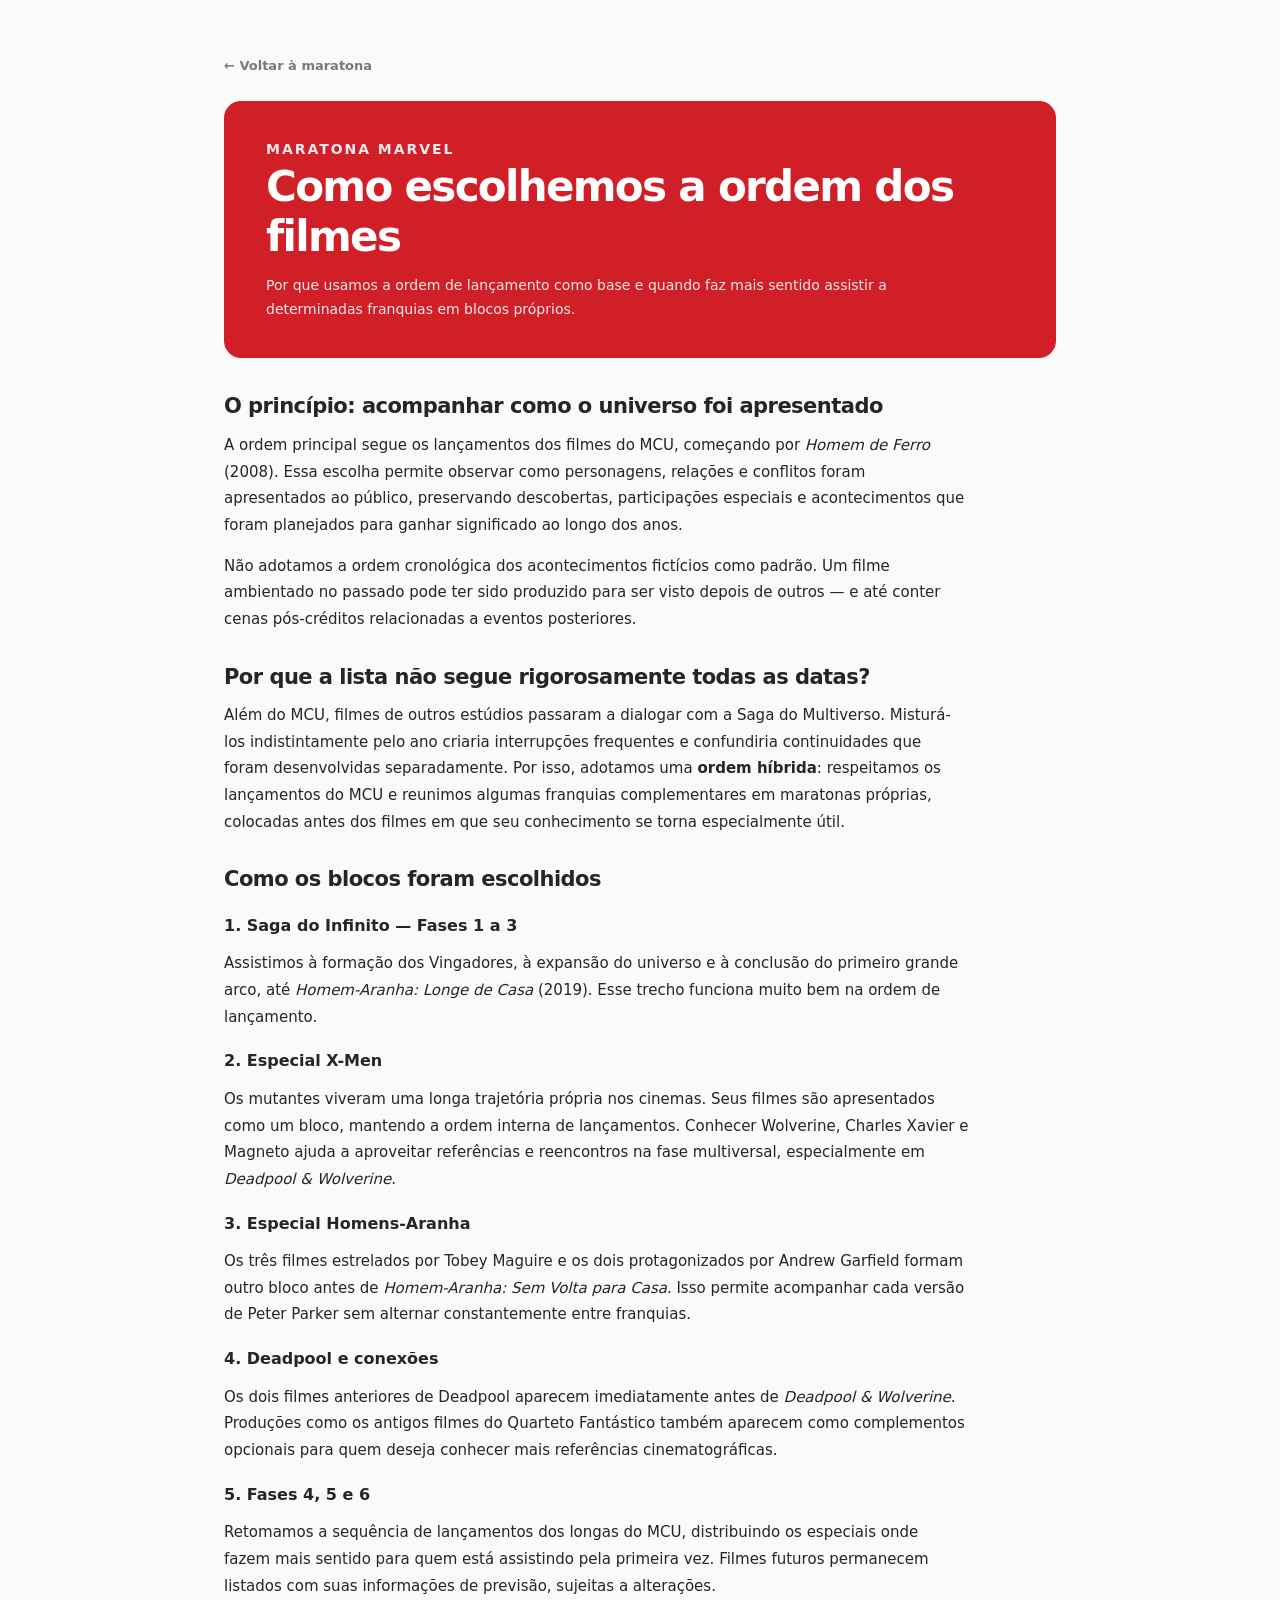
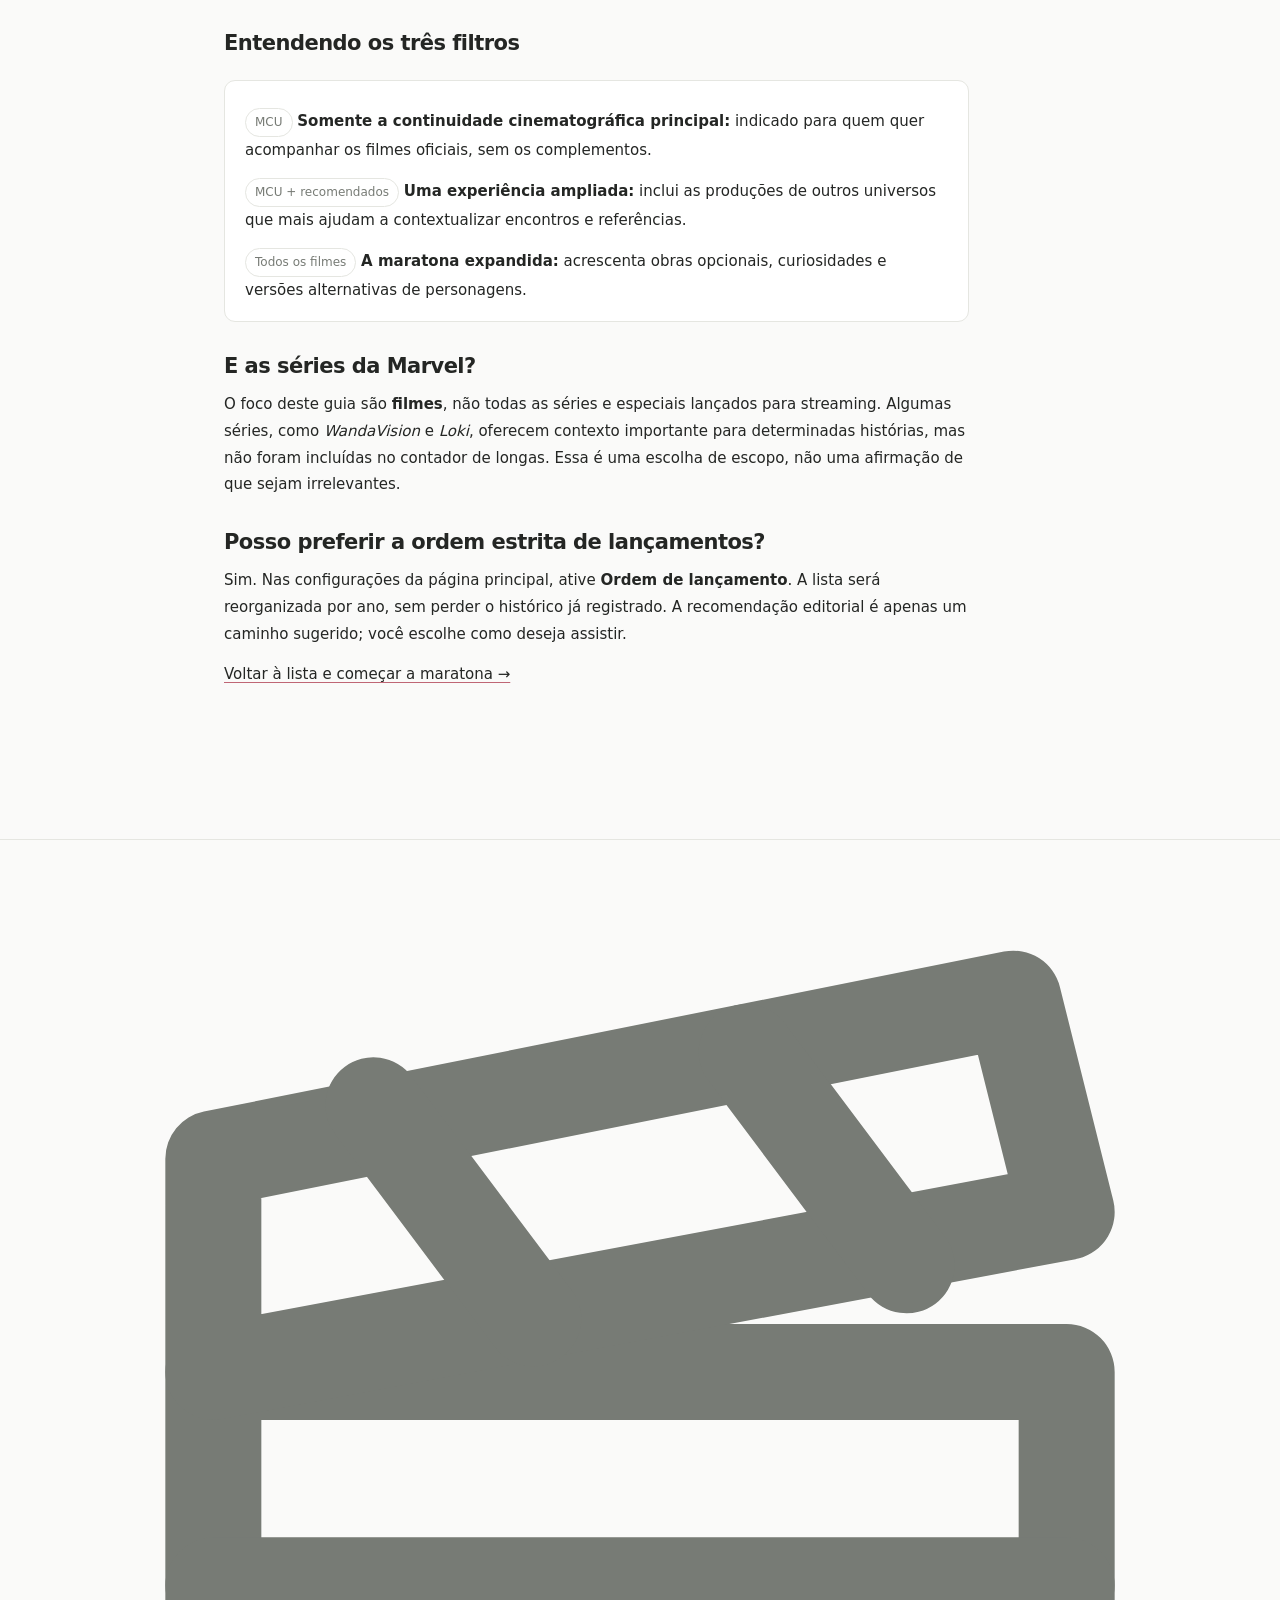
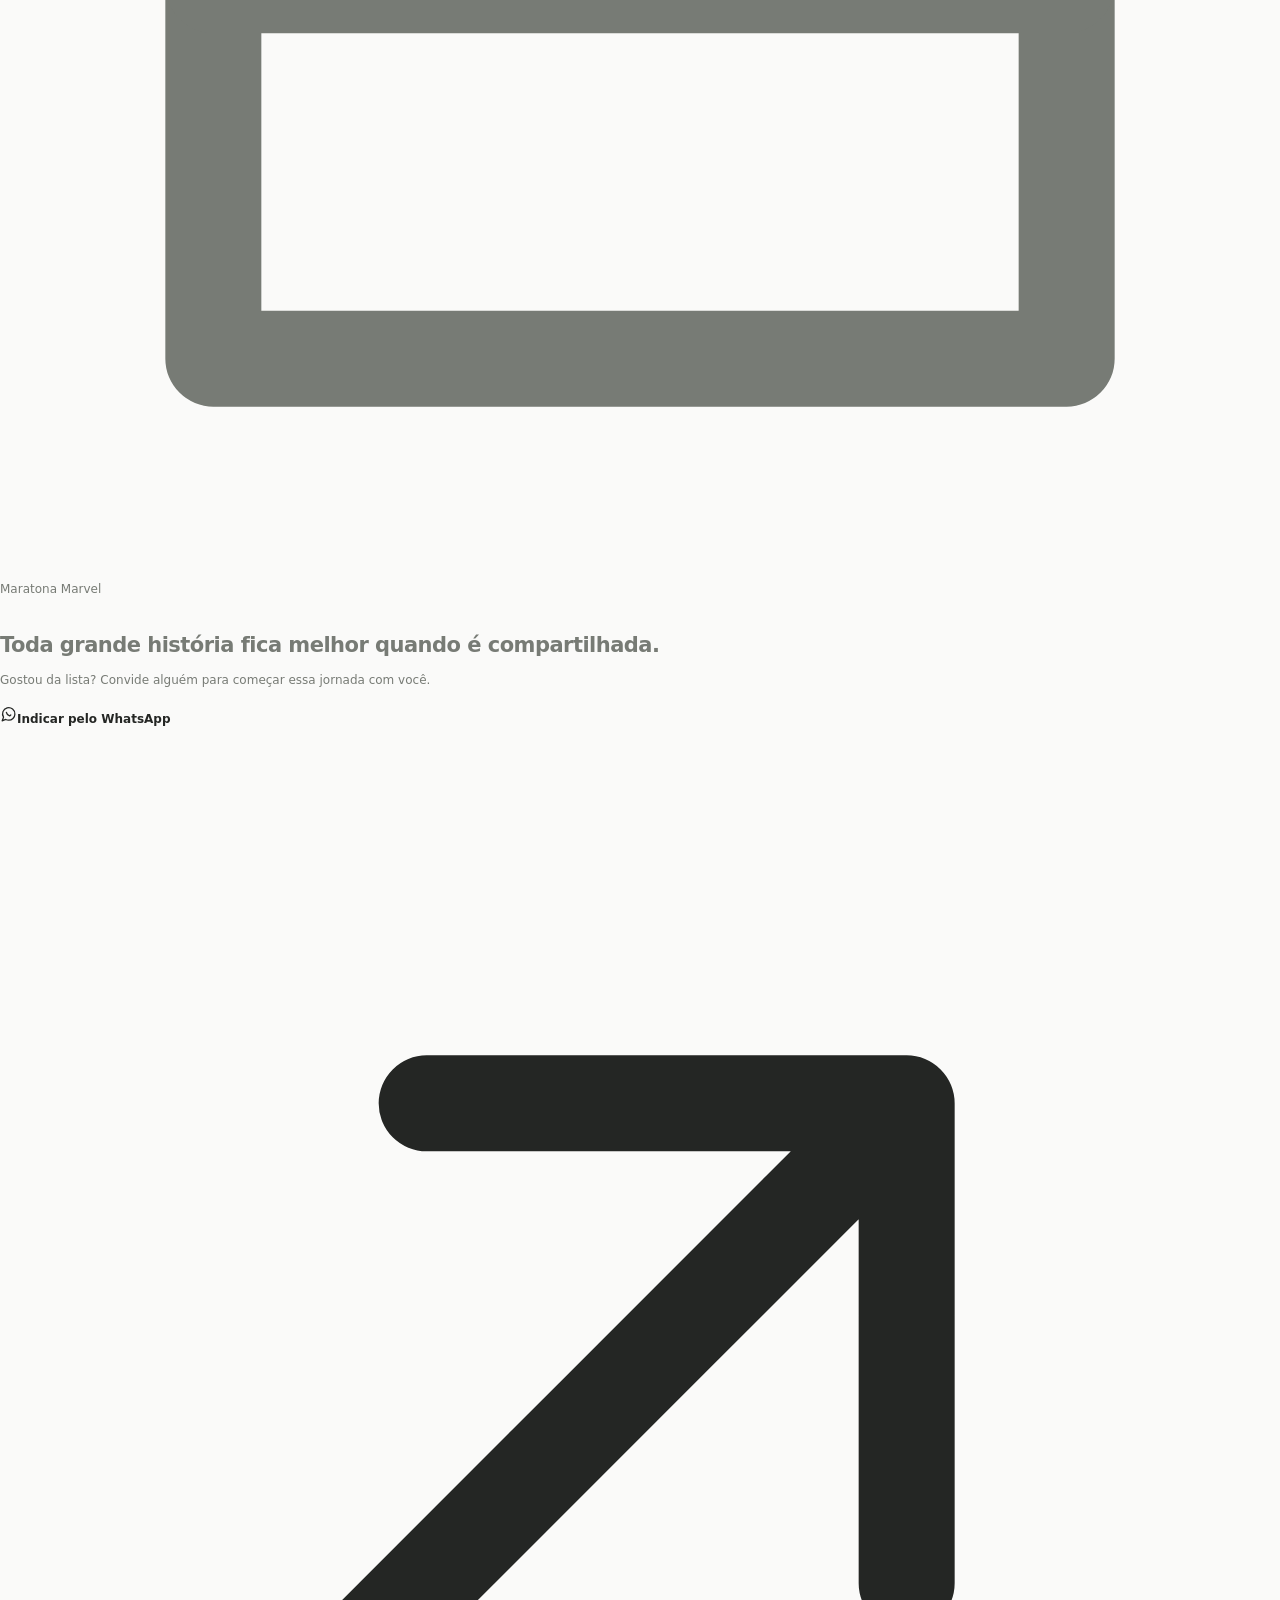
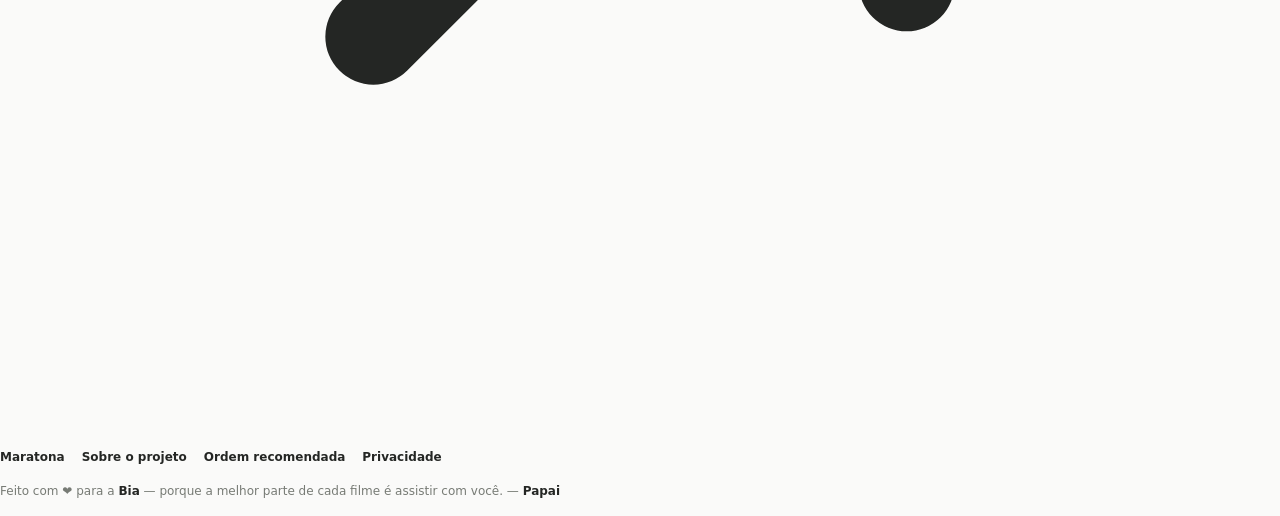
==== commit 4f37fc74: "Amplia rodapé para tela inteira e adiciona voltar ao topo configurável" ====
--- a/ordem-recomendada/index.html
+++ b/ordem-recomendada/index.html
@@ -31,7 +31,7 @@
   --brand:#a32034;--brand-dark:#8a1b2c;--hero-bg:#D11F28;
   --hero-fg:#fff;--hero-sub:rgba(255,255,255,.9);--red:#D11F28
 }
-</style><link rel="stylesheet" href="/maratona-marvel/shared-footer.css?v=credits-20261014"><script defer src="https://static.cloudflareinsights.com/beacon.min.js" data-cf-beacon='{"token":"1a49458c22b84f23902cab09c972c71c"}'></script></head><body><div class="wrap"><a class="back" href="https://michaelfdias.github.io/maratona-marvel/?v=themefix-20261014" aria-label="Voltar à lista de filmes">← Voltar à maratona</a><header class="hero"><p class="kicker">Maratona Marvel</p><h1>Como escolhemos a ordem dos filmes</h1><p>Por que usamos a ordem de lançamento como base e quando faz mais sentido assistir a determinadas franquias em blocos próprios.</p></header><main>
+</style><link rel="stylesheet" href="/maratona-marvel/shared-footer.css?v=wide-footer-20261014"><script defer src="https://static.cloudflareinsights.com/beacon.min.js" data-cf-beacon='{"token":"1a49458c22b84f23902cab09c972c71c"}'></script></head><body><div class="wrap"><a class="back" href="https://michaelfdias.github.io/maratona-marvel/?v=themefix-20261014" aria-label="Voltar à lista de filmes">← Voltar à maratona</a><header class="hero"><p class="kicker">Maratona Marvel</p><h1>Como escolhemos a ordem dos filmes</h1><p>Por que usamos a ordem de lançamento como base e quando faz mais sentido assistir a determinadas franquias em blocos próprios.</p></header><main>
 <section><h2>O princípio: acompanhar como o universo foi apresentado</h2><p>A ordem principal segue os lançamentos dos filmes do MCU, começando por <em>Homem de Ferro</em> (2008). Essa escolha permite observar como personagens, relações e conflitos foram apresentados ao público, preservando descobertas, participações especiais e acontecimentos que foram planejados para ganhar significado ao longo dos anos.</p><p>Não adotamos a ordem cronológica dos acontecimentos fictícios como padrão. Um filme ambientado no passado pode ter sido produzido para ser visto depois de outros — e até conter cenas pós-créditos relacionadas a eventos posteriores.</p></section>
 <section><h2>Por que a lista não segue rigorosamente todas as datas?</h2><p>Além do MCU, filmes de outros estúdios passaram a dialogar com a Saga do Multiverso. Misturá-los indistintamente pelo ano criaria interrupções frequentes e confundiria continuidades que foram desenvolvidas separadamente. Por isso, adotamos uma <strong>ordem híbrida</strong>: respeitamos os lançamentos do MCU e reunimos algumas franquias complementares em maratonas próprias, colocadas antes dos filmes em que seu conhecimento se torna especialmente útil.</p></section>
 <section><h2>Como os blocos foram escolhidos</h2>
@@ -42,4 +42,4 @@
 <h3>5. Fases 4, 5 e 6</h3><p>Retomamos a sequência de lançamentos dos longas do MCU, distribuindo os especiais onde fazem mais sentido para quem está assistindo pela primeira vez. Filmes futuros permanecem listados com suas informações de previsão, sujeitas a alterações.</p></section>
 <section><h2>Entendendo os três filtros</h2><div class="panel"><p><span class="tag">MCU</span> <strong>Somente a continuidade cinematográfica principal:</strong> indicado para quem quer acompanhar os filmes oficiais, sem os complementos.</p><p><span class="tag">MCU + recomendados</span> <strong>Uma experiência ampliada:</strong> inclui as produções de outros universos que mais ajudam a contextualizar encontros e referências.</p><p><span class="tag">Todos os filmes</span> <strong>A maratona expandida:</strong> acrescenta obras opcionais, curiosidades e versões alternativas de personagens.</p></div></section>
 <section><h2>E as séries da Marvel?</h2><p>O foco deste guia são <strong>filmes</strong>, não todas as séries e especiais lançados para streaming. Algumas séries, como <em>WandaVision</em> e <em>Loki</em>, oferecem contexto importante para determinadas histórias, mas não foram incluídas no contador de longas. Essa é uma escolha de escopo, não uma afirmação de que sejam irrelevantes.</p></section>
-<section><h2>Posso preferir a ordem estrita de lançamentos?</h2><p>Sim. Nas configurações da página principal, ative <strong>Ordem de lançamento</strong>. A lista será reorganizada por ano, sem perder o histórico já registrado. A recomendação editorial é apenas um caminho sugerido; você escolhe como deseja assistir.</p><p><a href="https://michaelfdias.github.io/maratona-marvel/?v=themefix-20261014">Voltar à lista e começar a maratona →</a></p></section></main><footer class="footer"><div class="footer-top"><section class="footer-story" aria-labelledby="footer-story-title"><span class="footer-brand"><span class="footer-brand-icon"><svg viewBox="0 0 24 24" fill="none" stroke="currentColor" stroke-width="1.8" stroke-linecap="round" stroke-linejoin="round" aria-hidden="true"><path d="M4 9h16v11H4z"/><path d="M4 9V5l15-3 1 4-16 3Z"/><path d="m7 4 3 4m4-5 3 4M4 13h16"/></svg></span><span>Maratona Marvel</span></span><h2 id="footer-story-title">Toda grande história fica melhor quando é compartilhada.</h2><p>Gostou da lista? Convide alguém para começar essa jornada com você.</p><a class="footer-share-trigger" href="https://wa.me/?text=%F0%9F%8D%BF%20J%C3%A1%20viu%20todos%20os%20filmes%20da%20Marvel%3F%20Ou%20quer%20come%C3%A7ar%20uma%20maratona%20e%20n%C3%A3o%20sabe%20por%20onde%3F%20%F0%9F%91%80%0A%0AEncontrei%20uma%20lista%20interativa%20com%2070%20filmes%2C%20incluindo%20MCU%2C%20X-Men%2C%20Homem-Aranha%20e%20Deadpool%2C%20em%20uma%20ordem%20recomendada.%0A%0A%F0%9F%8E%AC%20Voc%C3%AA%20marca%20os%20que%20j%C3%A1%20assistiu%2C%20avalia%20seus%20favoritos%20e%20acompanha%20o%20que%20falta.%20%C3%89%20um%20guia%20de%20organiza%C3%A7%C3%A3o%2C%20n%C3%A3o%20um%20servi%C3%A7o%20de%20streaming.%0A%0A%F0%9F%91%89%20https%3A%2F%2Fmichaelfdias.github.io%2Fmaratona-marvel%2F" target="_blank" rel="noopener noreferrer" aria-label="Indicar a lista da Maratona Marvel pelo WhatsApp"><svg width="17" height="17" viewBox="0 0 24 24" fill="none" stroke="currentColor" stroke-width="1.8" stroke-linecap="round" stroke-linejoin="round" aria-hidden="true" focusable="false"><path d="M21 11.5a8.7 8.7 0 0 1-8.8 8.5 9 9 0 0 1-4.1-1L3 21l2-5.2a8.7 8.7 0 1 1 16-4.3Z"/><path d="M9 9c.4 2.2 2.1 4.1 4.6 5l1.6-1.3"/></svg><span>Indicar pelo WhatsApp</span><svg class="footer-share-arrow" viewBox="0 0 24 24" fill="none" stroke="currentColor" stroke-width="1.8" stroke-linecap="round" stroke-linejoin="round" aria-hidden="true"><path d="M7 17 17 7M8 7h9v9"/></svg></a></section></div><nav class="footer-pages" aria-label="Informações do projeto"><a href="/maratona-marvel/?v=themefix-20261014">Maratona</a><a href="/maratona-marvel/sobre/?v=themefix-20261014">Sobre o projeto</a><a href="/maratona-marvel/ordem-recomendada/?v=themefix-20261014" aria-current="page">Ordem recomendada</a><a href="/maratona-marvel/privacidade/?v=themefix-20261014">Privacidade</a></nav><div class="footer-credits"><p class="dedication">Feito com <span class="heart" aria-label="amor">❤️</span> para a <a href="https://www.instagram.com/wanabbia/" target="_blank" rel="noopener noreferrer" aria-label="Instagram da Bia (@wanabbia)">Bia</a> — porque a melhor parte de cada filme é assistir com você. <span class="signature">— <a href="https://www.instagram.com/michael.felix.dias/" target="_blank" rel="noopener noreferrer" aria-label="Instagram do Papai (@michael.felix.dias)">Papai</a></span></p></div></footer></div></body></html>+<section><h2>Posso preferir a ordem estrita de lançamentos?</h2><p>Sim. Nas configurações da página principal, ative <strong>Ordem de lançamento</strong>. A lista será reorganizada por ano, sem perder o histórico já registrado. A recomendação editorial é apenas um caminho sugerido; você escolhe como deseja assistir.</p><p><a href="https://michaelfdias.github.io/maratona-marvel/?v=themefix-20261014">Voltar à lista e começar a maratona →</a></p></section></main></div><footer class="footer"><div class="footer-inner"><div class="footer-top"><section class="footer-story" aria-labelledby="footer-story-title"><span class="footer-brand"><span class="footer-brand-icon"><svg viewBox="0 0 24 24" fill="none" stroke="currentColor" stroke-width="1.8" stroke-linecap="round" stroke-linejoin="round" aria-hidden="true"><path d="M4 9h16v11H4z"/><path d="M4 9V5l15-3 1 4-16 3Z"/><path d="m7 4 3 4m4-5 3 4M4 13h16"/></svg></span><span>Maratona Marvel</span></span><h2 id="footer-story-title">Toda grande história fica melhor quando é compartilhada.</h2><p>Gostou da lista? Convide alguém para começar essa jornada com você.</p><a class="footer-share-trigger" href="https://wa.me/?text=%F0%9F%8D%BF%20J%C3%A1%20viu%20todos%20os%20filmes%20da%20Marvel%3F%20Ou%20quer%20come%C3%A7ar%20uma%20maratona%20e%20n%C3%A3o%20sabe%20por%20onde%3F%20%F0%9F%91%80%0A%0AEncontrei%20uma%20lista%20interativa%20com%2070%20filmes%2C%20incluindo%20MCU%2C%20X-Men%2C%20Homem-Aranha%20e%20Deadpool%2C%20em%20uma%20ordem%20recomendada.%0A%0A%F0%9F%8E%AC%20Voc%C3%AA%20marca%20os%20que%20j%C3%A1%20assistiu%2C%20avalia%20seus%20favoritos%20e%20acompanha%20o%20que%20falta.%20%C3%89%20um%20guia%20de%20organiza%C3%A7%C3%A3o%2C%20n%C3%A3o%20um%20servi%C3%A7o%20de%20streaming.%0A%0A%F0%9F%91%89%20https%3A%2F%2Fmichaelfdias.github.io%2Fmaratona-marvel%2F" target="_blank" rel="noopener noreferrer" aria-label="Indicar a lista da Maratona Marvel pelo WhatsApp"><svg width="17" height="17" viewBox="0 0 24 24" fill="none" stroke="currentColor" stroke-width="1.8" stroke-linecap="round" stroke-linejoin="round" aria-hidden="true" focusable="false"><path d="M21 11.5a8.7 8.7 0 0 1-8.8 8.5 9 9 0 0 1-4.1-1L3 21l2-5.2a8.7 8.7 0 1 1 16-4.3Z"/><path d="M9 9c.4 2.2 2.1 4.1 4.6 5l1.6-1.3"/></svg><span>Indicar pelo WhatsApp</span><svg class="footer-share-arrow" viewBox="0 0 24 24" fill="none" stroke="currentColor" stroke-width="1.8" stroke-linecap="round" stroke-linejoin="round" aria-hidden="true"><path d="M7 17 17 7M8 7h9v9"/></svg></a></section></div><nav class="footer-pages" aria-label="Informações do projeto"><a href="/maratona-marvel/?v=themefix-20261014">Maratona</a><a href="/maratona-marvel/sobre/?v=themefix-20261014">Sobre o projeto</a><a href="/maratona-marvel/ordem-recomendada/?v=themefix-20261014" aria-current="page">Ordem recomendada</a><a href="/maratona-marvel/privacidade/?v=themefix-20261014">Privacidade</a></nav><div class="footer-credits"><p class="dedication">Feito com <span class="heart" aria-label="amor">❤️</span> para a <a href="https://www.instagram.com/wanabbia/" target="_blank" rel="noopener noreferrer" aria-label="Instagram da Bia (@wanabbia)">Bia</a> — porque a melhor parte de cada filme é assistir com você. <span class="signature">— <a href="https://www.instagram.com/michael.felix.dias/" target="_blank" rel="noopener noreferrer" aria-label="Instagram do Papai (@michael.felix.dias)">Papai</a></span></p></div></div></footer><button type="button" id="back-to-top" class="back-to-top" aria-label="Voltar ao topo da página" title="Voltar ao topo" hidden><svg width="21" height="21" viewBox="0 0 24 24" fill="none" stroke="currentColor" stroke-width="2" stroke-linecap="round" stroke-linejoin="round" aria-hidden="true"><path d="m5 12 7-7 7 7M12 5v14"/></svg></button><script defer src="/maratona-marvel/back-to-top.js"></script></body></html>
